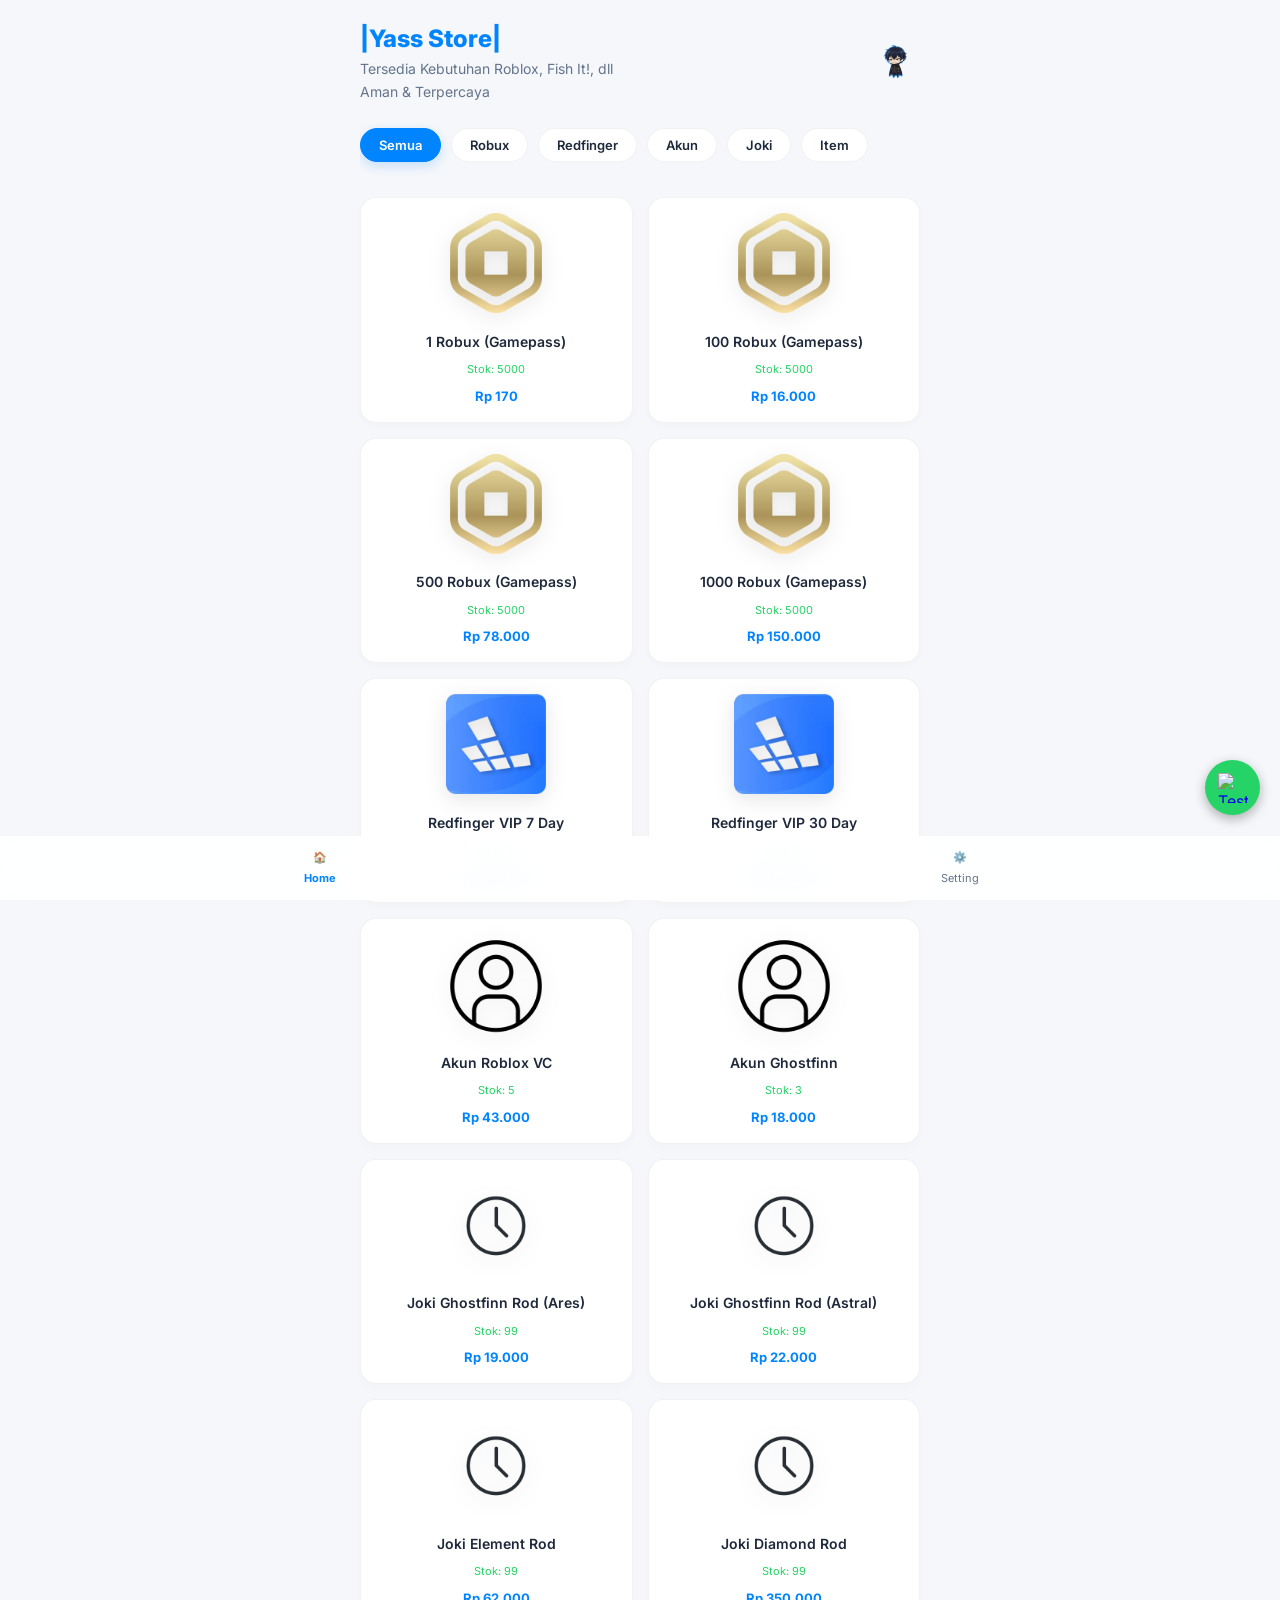
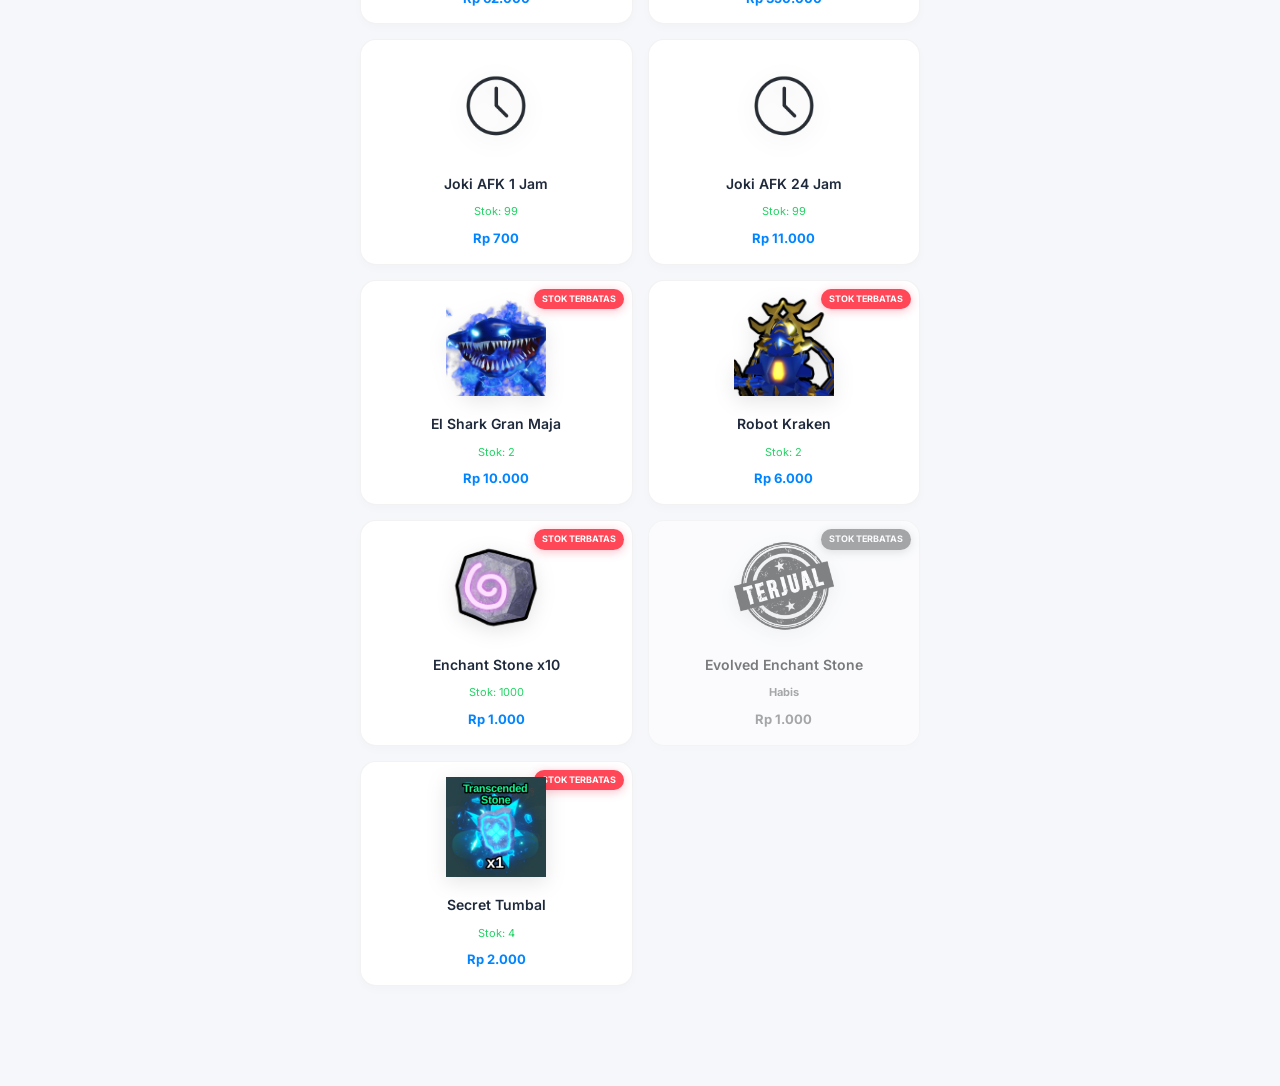
==== index.html @ 78d6c31f "Update index.html" ====
<!DOCTYPE html>
<html lang="id">
<head>
    <meta charset="UTF-8">
    <meta name="viewport" content="width=device-width, initial-scale=1.0, maximum-scale=1.0, user-scalable=no">
    <title>Yass Store | Home</title>
    
    <link rel="manifest" href="/manifest.json">
    <meta name="theme-color" content="#000000">
    <meta name="apple-mobile-web-app-capable" content="yes">
    <meta name="apple-mobile-web-app-status-bar-style" content="black-translucent">
    <link rel="apple-touch-icon" href="/assets/logo.png">

    <link rel="icon" type="image/png" href="/assets/logo.png?v=1">
    <link rel="stylesheet" href="/css/style.css">
    <link href="https://fonts.googleapis.com/css2?family=Inter:wght@400;600;700&display=swap" rel="stylesheet">

    <script>
        (function() {
            const savedTheme = localStorage.getItem('yass_theme');
            if (savedTheme === 'dark') {
                document.documentElement.classList.add('dark-mode');
            }
        })();
    </script>

    <style>
        .floating-wa {
            position: fixed;
            bottom: 85px; 
            right: 20px;
            width: 55px;
            height: 55px;
            background-color: #25d366;
            border-radius: 50%;
            display: flex;
            align-items: center;
            justify-content: center;
            box-shadow: 0 4px 12px rgba(0,0,0,0.3);
            z-index: 1000;
            transition: transform 0.2s;
        }
        .floating-wa:active { transform: scale(0.9); }
        .floating-wa img { width: 30px; height: 30px; }

        .category-container {
            display: flex;
            gap: 10px;
            overflow-x: auto;
            padding: 5px 0 15px;
            margin-bottom: 10px;
            scrollbar-width: none; 
        }
        .category-container::-webkit-scrollbar { display: none; }
    </style>
</head>
<body>

    <div class="container">
        <header style="display: flex; justify-content: space-between; align-items: center; margin-bottom: 20px;">
            <div>
                <h1 style="color: var(--primary); font-size: 24px;">|Yass Store|</h1>
                <p style="color: var(--text-muted); font-size: 14px;">Tersedia Kebutuhan Roblox, Fish It!, dll</p>
                <p style="color: var(--text-muted); font-size: 14px;">Aman & Terpercaya</p>
            </div>
            <img src="/assets/logo.png" alt="Logo Yass Store" style="width: 50px; height: 50px; border-radius: 10px; object-fit: cover;">
        </header>

        <div class="category-container">
            <button class="tab-btn active" onclick="filterCategory('Semua', this)">Semua</button>
            <button class="tab-btn" onclick="filterCategory('Robux', this)">Robux</button>
            <button class="tab-btn" onclick="filterCategory('Redfinger', this)">Redfinger</button>
            <button class="tab-btn" onclick="filterCategory('Akun', this)">Akun</button>
            <button class="tab-btn" onclick="filterCategory('Joki', this)">Joki</button>
            <button class="tab-btn" onclick="filterCategory('Item', this)">Item</button>
        </div>

        <div class="product-grid" id="main-catalog">
            </div>
    </div>

    <div class="modal-overlay" id="modalOrder">
        <div class="modal-content">
            <div style="display: flex; justify-content: space-between; align-items: center; margin-bottom: 20px;">
                <h2 id="modalTitle" style="font-size: 18px;">Konfirmasi Pesanan</h2>
                <button onclick="closeOrderModal()" style="background:none; border:none; font-size: 20px; color: var(--accent-red); cursor: pointer;">✕</button>
            </div>

            <div id="modalProductInfo" style="display: flex; gap: 15px; align-items: center; margin-bottom: 20px; padding-bottom: 15px; border-bottom: 1px solid rgba(0,0,0,0.05);">
                <img id="modalImg" src="" alt="" style="width: 60px; height: 60px; object-fit: contain;">
                <div>
                    <div id="modalItemName" style="font-weight: bold; font-size: 16px;"></div>
                    <div id="modalItemNote" style="font-size: 12px; color: var(--text-muted);"></div>
                </div>
            </div>

            <label id="inputLabelText" style="font-size: 13px; font-weight: 600;">Username Roblox</label>
            <input type="text" id="usernameInput" placeholder="Masukkan Username..." style="width: 100%; padding: 12px; margin: 8px 0 15px; border-radius: 10px; border: 1px solid #ddd; background: var(--bg-card); color: var(--text-main);">

            <label style="font-size: 13px; font-weight: 600;">Jumlah</label>
            <input type="number" id="qtyInput" value="1" min="1" oninput="calculateTotal()" style="width: 100%; padding: 12px; margin: 8px 0 15px; border-radius: 10px; border: 1px solid #ddd; background: var(--bg-card); color: var(--text-main);">

            <label style="font-size: 13px; font-weight: 600;">Metode Pembayaran</label>
            <select id="paymentMethod" onchange="calculateTotal()" style="width: 100%; padding: 12px; margin: 8px 0 20px; border-radius: 10px; border: 1px solid #ddd; background: var(--bg-card); color: var(--text-main);">
                <option value="DANA">DANA (Tanpa Biaya Admin)</option>
                <option value="QRIS">QRIS (+ Admin Fee)</option>
            </select>

            <div style="background: var(--bg-card); padding: 15px; border-radius: 12px; margin-bottom: 20px;">
                <div style="display: flex; justify-content: space-between; font-weight: bold;">
                    <span>Total Bayar:</span>
                    <span id="totalPriceText" style="color: var(--primary);">Rp 0</span>
                </div>
            </div>

            <p style="color: var(--accent-red); font-size: 11px; font-weight: bold; margin-bottom: 15px; text-align: center;">
                ⚠️ WAJIB KIRIM BUKTI TRANSFER DI WHATSAPP SETELAH TRANSFER!
            </p>

            <button onclick="sendToWA()" style="width: 100%; background: #25d366; color: white; border: none; padding: 15px; border-radius: 12px; font-weight: bold; font-size: 15px; cursor: pointer;">
                Lanjut ke WhatsApp
            </button>
        </div>
    </div>

    <div id="toast" class="toast-container"></div>
    
    <a href="https://whatsapp.com/channel/0029Vb74kr9EKyZMD7X5k10C" class="floating-wa" target="_blank" rel="noopener">
        <img src="https://upload.wikimedia.org/wikipedia/commons/6/6b/WhatsApp.svg" alt="Testimoni">
    </a>

    <nav class="bottom-nav">
        <a href="/" class="nav-item active">
            <span>🏠</span>
            <span>Home</span>
        </a>
        <a href="/setting" class="nav-item">
            <span>⚙️</span>
            <span>Setting</span>
        </a>
    </nav>

    <script src="/js/products.js"></script>
    <script src="/js/script.js"></script>

    <script>
        document.addEventListener('DOMContentLoaded', () => {
            if (localStorage.getItem('yass_theme') === 'dark') {
                document.body.classList.add('dark-mode');
            }
        });
    </script>
</body>
    </html>
---- css/style.css ----
/* 1. VARIABEL WARNA & TEMA V1.2 */
:root {
    /* Mode Terang (Clean Minimalist) */
    --primary: #0084ff;
    --primary-glow: rgba(0, 132, 255, 0.2);
    --bg-body: #f5f7fa;
    --bg-card: #ffffff;
    --text-main: #1e293b;
    --text-muted: #64748b;
    --accent-red: #ff4757;
    --nav-bg: rgba(255, 255, 255, 0.9);
    --transition: 0.4s cubic-bezier(0.4, 0, 0.2, 1);
}

.dark-mode {
    /* Mode Gelap (Deep Blue Neon) */
    --bg-body: #020617;
    --bg-card: #0f172a;
    --text-main: #f8fafc;
    --text-muted: #94a3b8;
    --primary: #00f2ff; /* Cyan Neon */
    --primary-glow: rgba(0, 242, 255, 0.4);
    --nav-bg: rgba(15, 23, 42, 0.9);
}

/* 2. RESET & BASE STYLE */
* {
    box-sizing: border-box;
    margin: 0;
    padding: 0;
    font-family: 'Inter', -apple-system, sans-serif;
    -webkit-tap-highlight-color: transparent;
}

body {
    background-color: var(--bg-body);
    color: var(--text-main);
    line-height: 1.6;
    transition: background-color var(--transition), color var(--transition);
    padding-bottom: 80px;
}

/* 3. ANIMASI */
@keyframes neonBreath {
    0% { border-color: rgba(0, 242, 255, 0.1); box-shadow: 0 0 5px rgba(0, 242, 255, 0.05); }
    50% { border-color: rgba(0, 242, 255, 0.5); box-shadow: 0 0 15px rgba(0, 242, 255, 0.2); }
    100% { border-color: rgba(0, 242, 255, 0.1); box-shadow: 0 0 5px rgba(0, 242, 255, 0.05); }
}

@keyframes fadeIn {
    from { opacity: 0; transform: translateY(10px); }
    to { opacity: 1; transform: translateY(0); }
}

@keyframes slideUp {
    from { transform: translateY(100%); }
    to { transform: translateY(0); }
}

/* 4. LAYOUT KATALOG */
.container {
    max-width: 600px;
    margin: 0 auto;
    padding: 20px;
    animation: fadeIn 0.5s ease-out;
}

h1 {
    transition: var(--transition);
    font-weight: 800;
}

.dark-mode h1 {
    color: var(--primary);
    text-shadow: 0 0 10px var(--primary-glow);
}

.product-grid {
    display: grid;
    grid-template-columns: repeat(2, 1fr);
    gap: 15px;
    margin-top: 20px;
}

/* 5. KARTU PRODUK (NEON & GLASS) */
.product-card {
    background: var(--bg-card);
    border-radius: 16px;
    padding: 15px;
    text-align: center;
    position: relative;
    border: 1px solid rgba(0, 0, 0, 0.05);
    transition: var(--transition);
    cursor: pointer;
    box-shadow: 0 4px 10px rgba(0, 0, 0, 0.02);
}

/* Efek Khusus Mode Gelap (Neon) */
.dark-mode .product-card {
    border: 1px solid rgba(0, 242, 255, 0.1);
    animation: neonBreath 3s infinite ease-in-out;
}

.product-card:active {
    transform: scale(0.95) translateY(-2px);
}

/* Hover/Active Glow */
.product-card:hover, .product-card:active {
    border-color: var(--primary);
    box-shadow: 0 8px 20px var(--primary-glow);
}

.product-card img {
    width: 100%;
    max-width: 100px;
    height: 100px;
    object-fit: contain;
    margin-bottom: 10px;
    filter: drop-shadow(0 5px 10px rgba(0, 0, 0, 0.1));
    transition: var(--transition);
}

.dark-mode .product-card img {
    filter: drop-shadow(0 0 8px var(--primary-glow));
}

.limited-badge {
    position: absolute;
    top: 8px;
    right: 8px;
    background: var(--accent-red);
    color: white;
    font-size: 9px;
    font-weight: bold;
    padding: 3px 8px;
    border-radius: 20px;
    box-shadow: 0 2px 10px rgba(255, 45, 85, 0.3);
}

/* 6. NAVIGASI BAWAH (GLASSMORPHISM) */
.bottom-nav {
    position: fixed;
    bottom: 0;
    width: 100%;
    background: var(--nav-bg);
    backdrop-filter: blur(15px);
    -webkit-backdrop-filter: blur(15px);
    display: flex;
    justify-content: space-around;
    padding: 12px 0;
    border-top: 1px solid rgba(255, 255, 255, 0.1);
    z-index: 999;
}

.nav-item {
    text-decoration: none;
    color: var(--text-muted);
    font-size: 11px;
    text-align: center;
    display: flex;
    flex-direction: column;
    align-items: center;
    gap: 4px;
    flex: 1;
    transition: var(--transition);
}

.nav-item.active {
    color: var(--primary);
    font-weight: bold;
}

.dark-mode .nav-item.active {
    text-shadow: 0 0 10px var(--primary-glow);
}

/* 7. MODAL & TOAST */
.modal-overlay {
    position: fixed;
    top: 0; left: 0; width: 100%; height: 100%;
    background: rgba(0, 0, 0, 0.7);
    backdrop-filter: blur(8px);
    display: none;
    justify-content: center;
    align-items: flex-end;
    z-index: 10000;
}

.modal-content {
    background: var(--bg-card);
    color: var(--text-main);
    width: 100%;
    max-width: 500px;
    padding: 25px;
    border-radius: 24px 24px 0 0;
    animation: slideUp 0.3s ease-out;
}

.toast-container {
    position: fixed;
    bottom: 100px;
    left: 50%;
    transform: translateX(-50%);
    background: var(--bg-card);
    color: var(--text-main);
    padding: 12px 24px;
    border-radius: 50px;
    font-size: 13px;
    font-weight: 600;
    z-index: 11000;
    display: none;
    border: 1px solid var(--primary);
    box-shadow: 0 4px 20px rgba(0, 0, 0, 0.2);
}

.show-toast {
    display: block !important;
    animation: fadeInOut 2.5s ease-in-out forwards;
}

/* Kategori */
.category-container {
    display: flex;
    gap: 10px;
    overflow-x: auto;
    padding: 10px 0;
    scrollbar-width: none;
}

.tab-btn {
    background: var(--bg-card);
    color: var(--text-main);
    border: 1px solid rgba(128, 128, 128, 0.1);
    padding: 8px 18px;
    border-radius: 50px;
    font-size: 13px;
    font-weight: 600;
    transition: var(--transition);
}

.tab-btn.active {
    background: var(--primary);
    color: #fff;
    border-color: var(--primary);
    box-shadow: 0 4px 12px var(--primary-glow);
}
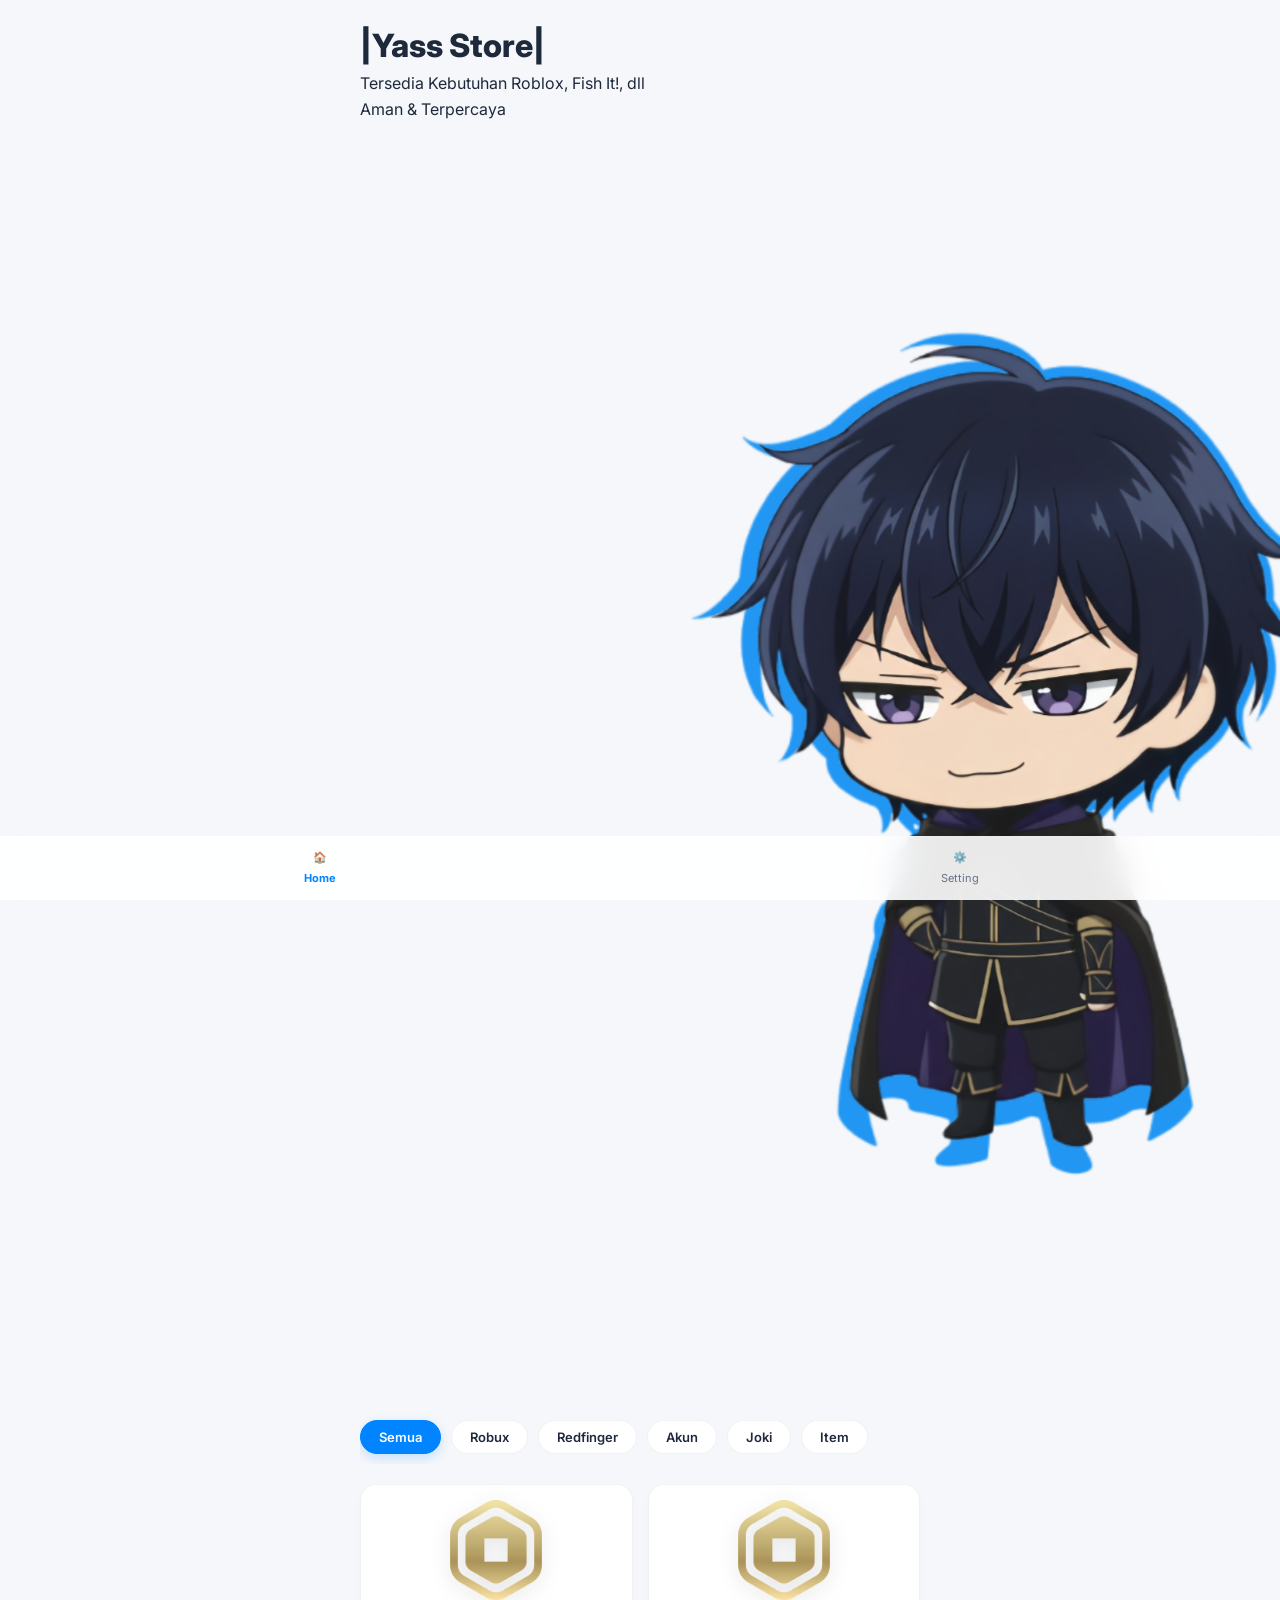
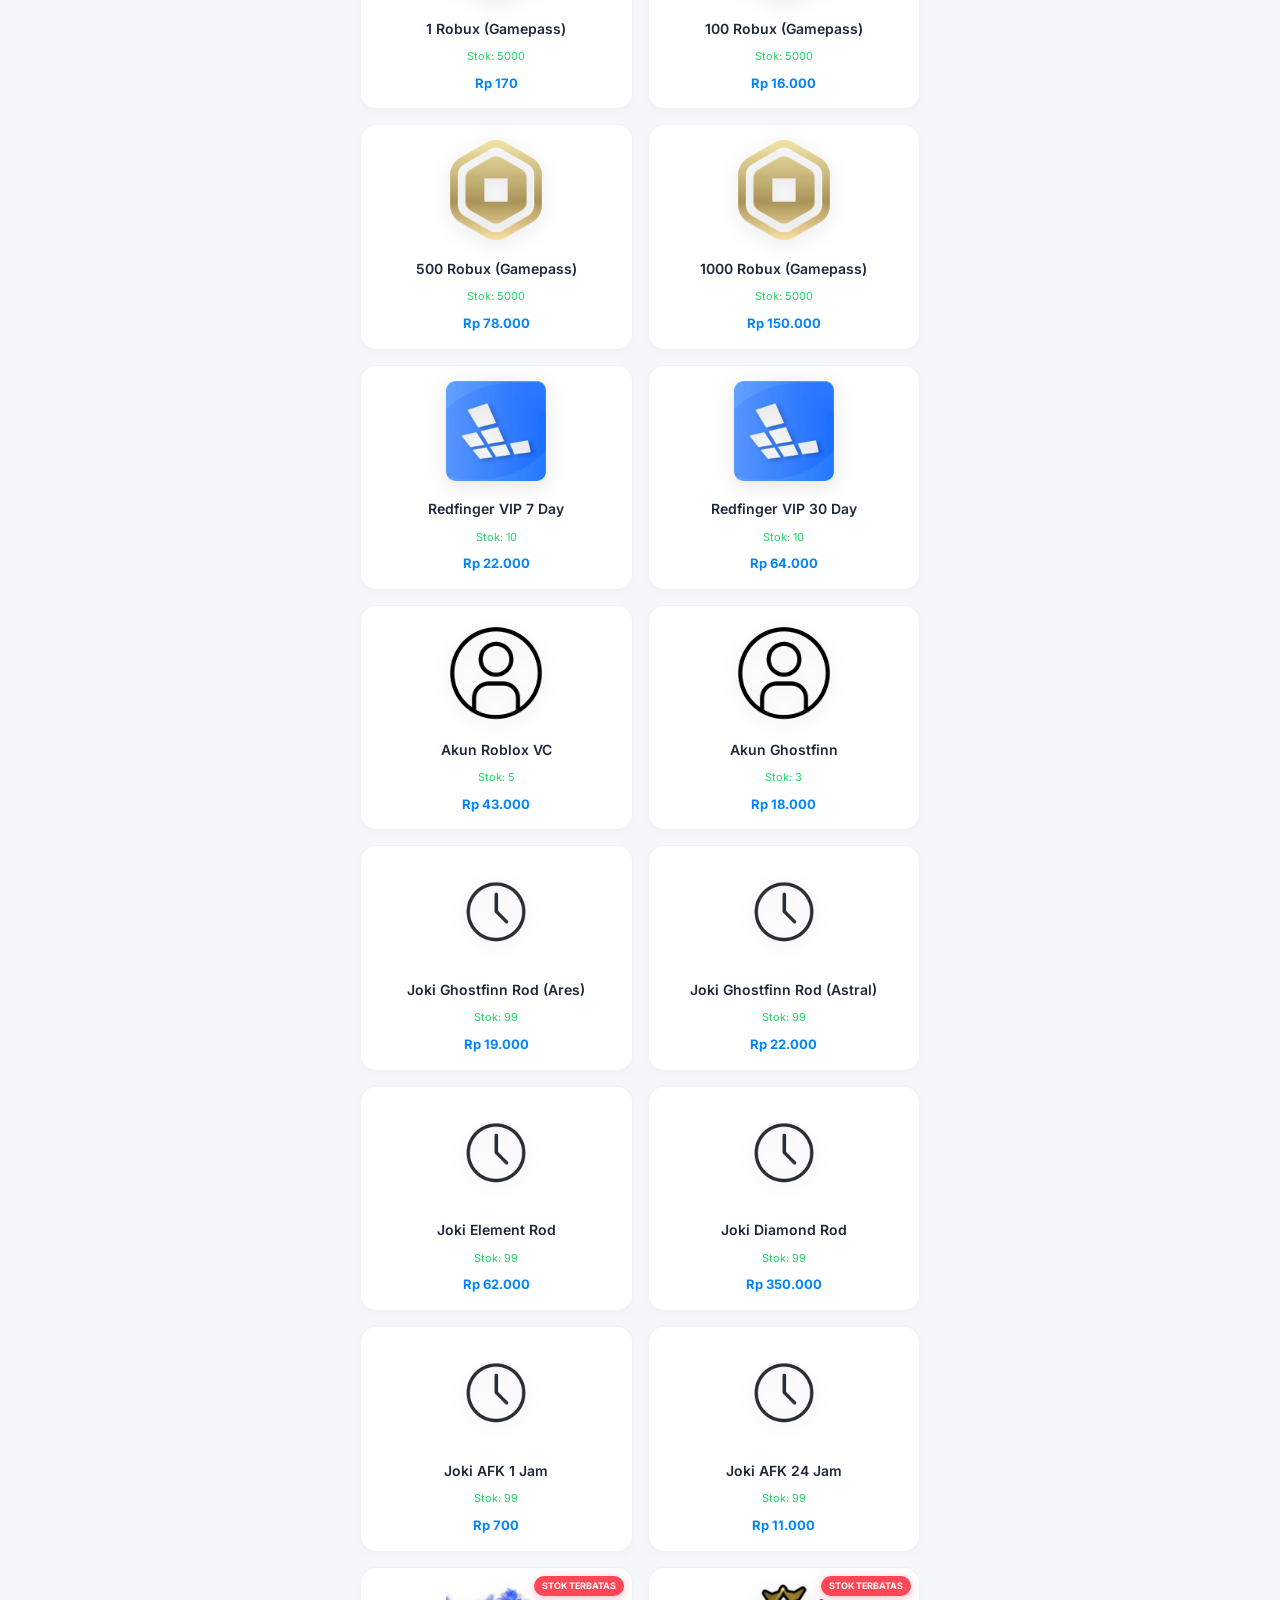
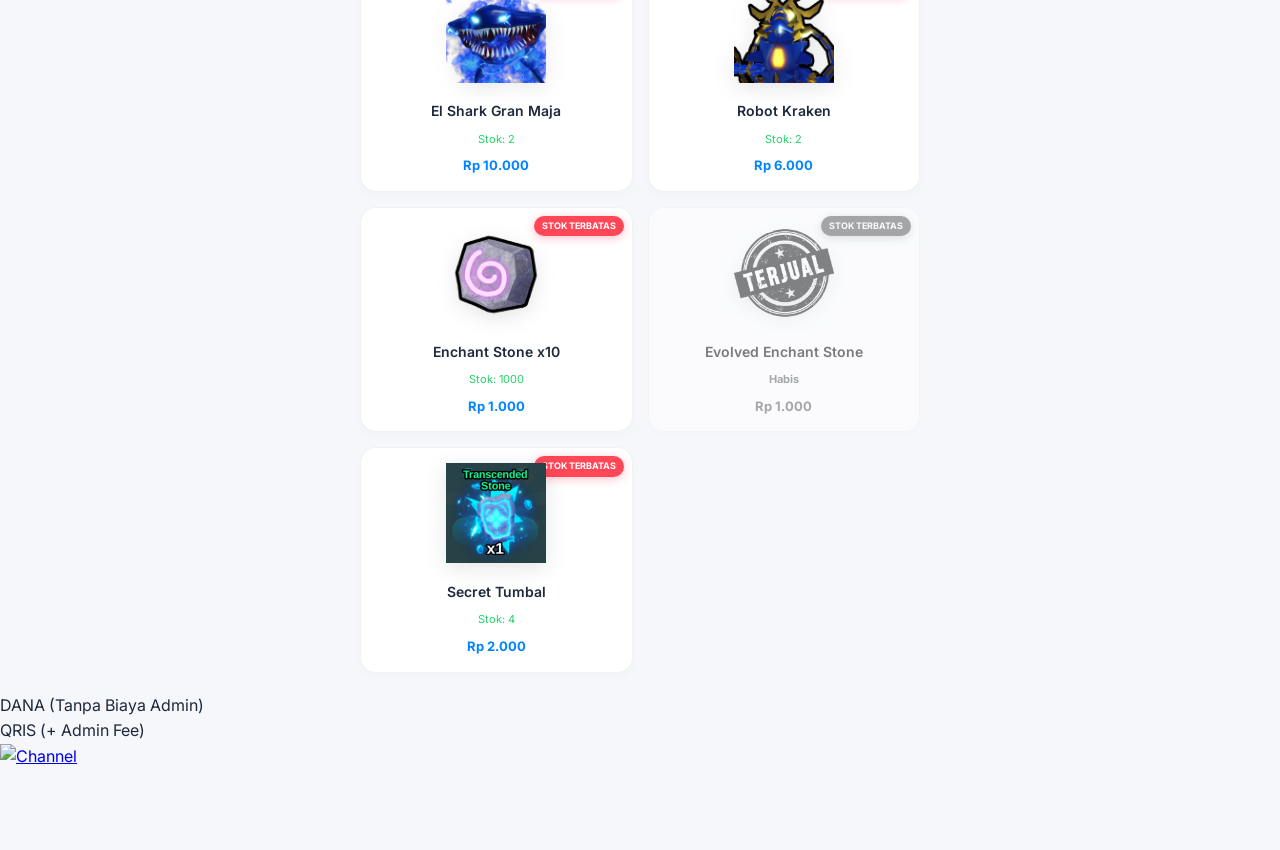
==== commit 723d438b: "Update index.html" ====
--- a/index.html
+++ b/index.html
@@ -16,6 +16,7 @@
     <link href="https://fonts.googleapis.com/css2?family=Inter:wght@400;600;700&display=swap" rel="stylesheet">
 
     <script>
+        // Theme Check awal agar tidak flickering
         (function() {
             const savedTheme = localStorage.getItem('yass_theme');
             if (savedTheme === 'dark') {
@@ -23,47 +24,17 @@
             }
         })();
     </script>
-
-    <style>
-        .floating-wa {
-            position: fixed;
-            bottom: 85px; 
-            right: 20px;
-            width: 55px;
-            height: 55px;
-            background-color: #25d366;
-            border-radius: 50%;
-            display: flex;
-            align-items: center;
-            justify-content: center;
-            box-shadow: 0 4px 12px rgba(0,0,0,0.3);
-            z-index: 1000;
-            transition: transform 0.2s;
-        }
-        .floating-wa:active { transform: scale(0.9); }
-        .floating-wa img { width: 30px; height: 30px; }
-
-        .category-container {
-            display: flex;
-            gap: 10px;
-            overflow-x: auto;
-            padding: 5px 0 15px;
-            margin-bottom: 10px;
-            scrollbar-width: none; 
-        }
-        .category-container::-webkit-scrollbar { display: none; }
-    </style>
 </head>
 <body>
 
     <div class="container">
-        <header style="display: flex; justify-content: space-between; align-items: center; margin-bottom: 20px;">
+        <header class="main-header">
             <div>
-                <h1 style="color: var(--primary); font-size: 24px;">|Yass Store|</h1>
-                <p style="color: var(--text-muted); font-size: 14px;">Tersedia Kebutuhan Roblox, Fish It!, dll</p>
-                <p style="color: var(--text-muted); font-size: 14px;">Aman & Terpercaya</p>
+                <h1 class="brand-name">|Yass Store|</h1>
+                <p class="brand-tagline">Tersedia Kebutuhan Roblox, Fish It!, dll</p>
+                <p class="brand-tagline">Aman & Terpercaya</p>
             </div>
-            <img src="/assets/logo.png" alt="Logo Yass Store" style="width: 50px; height: 50px; border-radius: 10px; object-fit: cover;">
+            <img src="/assets/logo.png" alt="Logo Yass Store" class="header-logo">
         </header>
 
         <div class="category-container">
@@ -81,52 +52,72 @@
 
     <div class="modal-overlay" id="modalOrder">
         <div class="modal-content">
-            <div style="display: flex; justify-content: space-between; align-items: center; margin-bottom: 20px;">
-                <h2 id="modalTitle" style="font-size: 18px;">Konfirmasi Pesanan</h2>
-                <button onclick="closeOrderModal()" style="background:none; border:none; font-size: 20px; color: var(--accent-red); cursor: pointer;">✕</button>
+            <div class="modal-header">
+                <h2 id="modalTitle">Konfirmasi Pesanan</h2>
+                <button onclick="closeOrderModal()" class="close-btn">✕</button>
             </div>
 
-            <div id="modalProductInfo" style="display: flex; gap: 15px; align-items: center; margin-bottom: 20px; padding-bottom: 15px; border-bottom: 1px solid rgba(0,0,0,0.05);">
-                <img id="modalImg" src="" alt="" style="width: 60px; height: 60px; object-fit: contain;">
+            <div id="modalProductInfo" class="product-info-brief">
+                <img id="modalImg" src="" alt="">
                 <div>
-                    <div id="modalItemName" style="font-weight: bold; font-size: 16px;"></div>
-                    <div id="modalItemNote" style="font-size: 12px; color: var(--text-muted);"></div>
+                    <div id="modalItemName" class="item-name"></div>
+                    <div id="modalItemNote" class="item-note"></div>
                 </div>
             </div>
 
-            <label id="inputLabelText" style="font-size: 13px; font-weight: 600;">Username Roblox</label>
-            <input type="text" id="usernameInput" placeholder="Masukkan Username..." style="width: 100%; padding: 12px; margin: 8px 0 15px; border-radius: 10px; border: 1px solid #ddd; background: var(--bg-card); color: var(--text-main);">
+            <div class="input-group">
+                <label id="inputLabelText">Username Roblox</label>
+                <input type="text" id="usernameInput" placeholder="Masukkan Username...">
+            </div>
 
-            <label style="font-size: 13px; font-weight: 600;">Jumlah</label>
-            <input type="number" id="qtyInput" value="1" min="1" oninput="calculateTotal()" style="width: 100%; padding: 12px; margin: 8px 0 15px; border-radius: 10px; border: 1px solid #ddd; background: var(--bg-card); color: var(--text-main);">
+            <div class="input-group">
+                <label>Jumlah</label>
+                <input type="number" id="qtyInput" value="1" min="1" oninput="calculateTotal()">
+            </div>
 
-            <label style="font-size: 13px; font-weight: 600;">Metode Pembayaran</label>
-            <select id="paymentMethod" onchange="calculateTotal()" style="width: 100%; padding: 12px; margin: 8px 0 20px; border-radius: 10px; border: 1px solid #ddd; background: var(--bg-card); color: var(--text-main);">
-                <option value="DANA">DANA (Tanpa Biaya Admin)</option>
-                <option value="QRIS">QRIS (+ Admin Fee)</option>
-            </select>
+            <div class="input-group">
+                <label>Metode Pembayaran</label>
+                <div class="custom-select-trigger" onclick="openPaymentSelector()">
+                    <span id="selectedPaymentText">DANA (Tanpa Biaya Admin)</span>
+                    <span class="chevron">▼</span>
+                </div>
+                <input type="hidden" id="paymentMethod" value="DANA">
+            </div>
 
-            <div style="background: var(--bg-card); padding: 15px; border-radius: 12px; margin-bottom: 20px;">
-                <div style="display: flex; justify-content: space-between; font-weight: bold;">
+            <div class="total-section">
+                <div class="total-row">
                     <span>Total Bayar:</span>
-                    <span id="totalPriceText" style="color: var(--primary);">Rp 0</span>
+                    <span id="totalPriceText">Rp 0</span>
                 </div>
             </div>
 
-            <p style="color: var(--accent-red); font-size: 11px; font-weight: bold; margin-bottom: 15px; text-align: center;">
+            <p class="warning-text">
                 ⚠️ WAJIB KIRIM BUKTI TRANSFER DI WHATSAPP SETELAH TRANSFER!
             </p>
 
-            <button onclick="sendToWA()" style="width: 100%; background: #25d366; color: white; border: none; padding: 15px; border-radius: 12px; font-weight: bold; font-size: 15px; cursor: pointer;">
+            <button onclick="sendToWA()" class="btn-primary">
                 Lanjut ke WhatsApp
             </button>
+        </div>
+    </div>
+
+    <div id="paymentSelectorModal" class="payment-dialog-overlay" onclick="this.style.display='none'">
+        <div class="payment-dialog-content" onclick="event.stopPropagation()">
+            <div class="payment-option" onclick="selectPayment('DANA', 'DANA (Tanpa Biaya Admin)')">
+                <span>DANA (Tanpa Biaya Admin)</span>
+                <div class="radio-custom" id="radio-DANA"></div>
+            </div>
+            <div class="payment-option" onclick="selectPayment('QRIS', 'QRIS (+ Admin Fee)')">
+                <span>QRIS (+ Admin Fee)</span>
+                <div class="radio-custom" id="radio-QRIS"></div>
+            </div>
         </div>
     </div>
 
     <div id="toast" class="toast-container"></div>
     
     <a href="https://whatsapp.com/channel/0029Vb74kr9EKyZMD7X5k10C" class="floating-wa" target="_blank" rel="noopener">
-        <img src="https://upload.wikimedia.org/wikipedia/commons/6/6b/WhatsApp.svg" alt="Testimoni">
+        <img src="https://upload.wikimedia.org/wikipedia/commons/6/6b/WhatsApp.svg" alt="Channel">
     </a>
 
     <nav class="bottom-nav">
@@ -142,13 +133,5 @@
 
     <script src="/js/products.js"></script>
     <script src="/js/script.js"></script>
-
-    <script>
-        document.addEventListener('DOMContentLoaded', () => {
-            if (localStorage.getItem('yass_theme') === 'dark') {
-                document.body.classList.add('dark-mode');
-            }
-        });
-    </script>
 </body>
-    </html>
+</html>
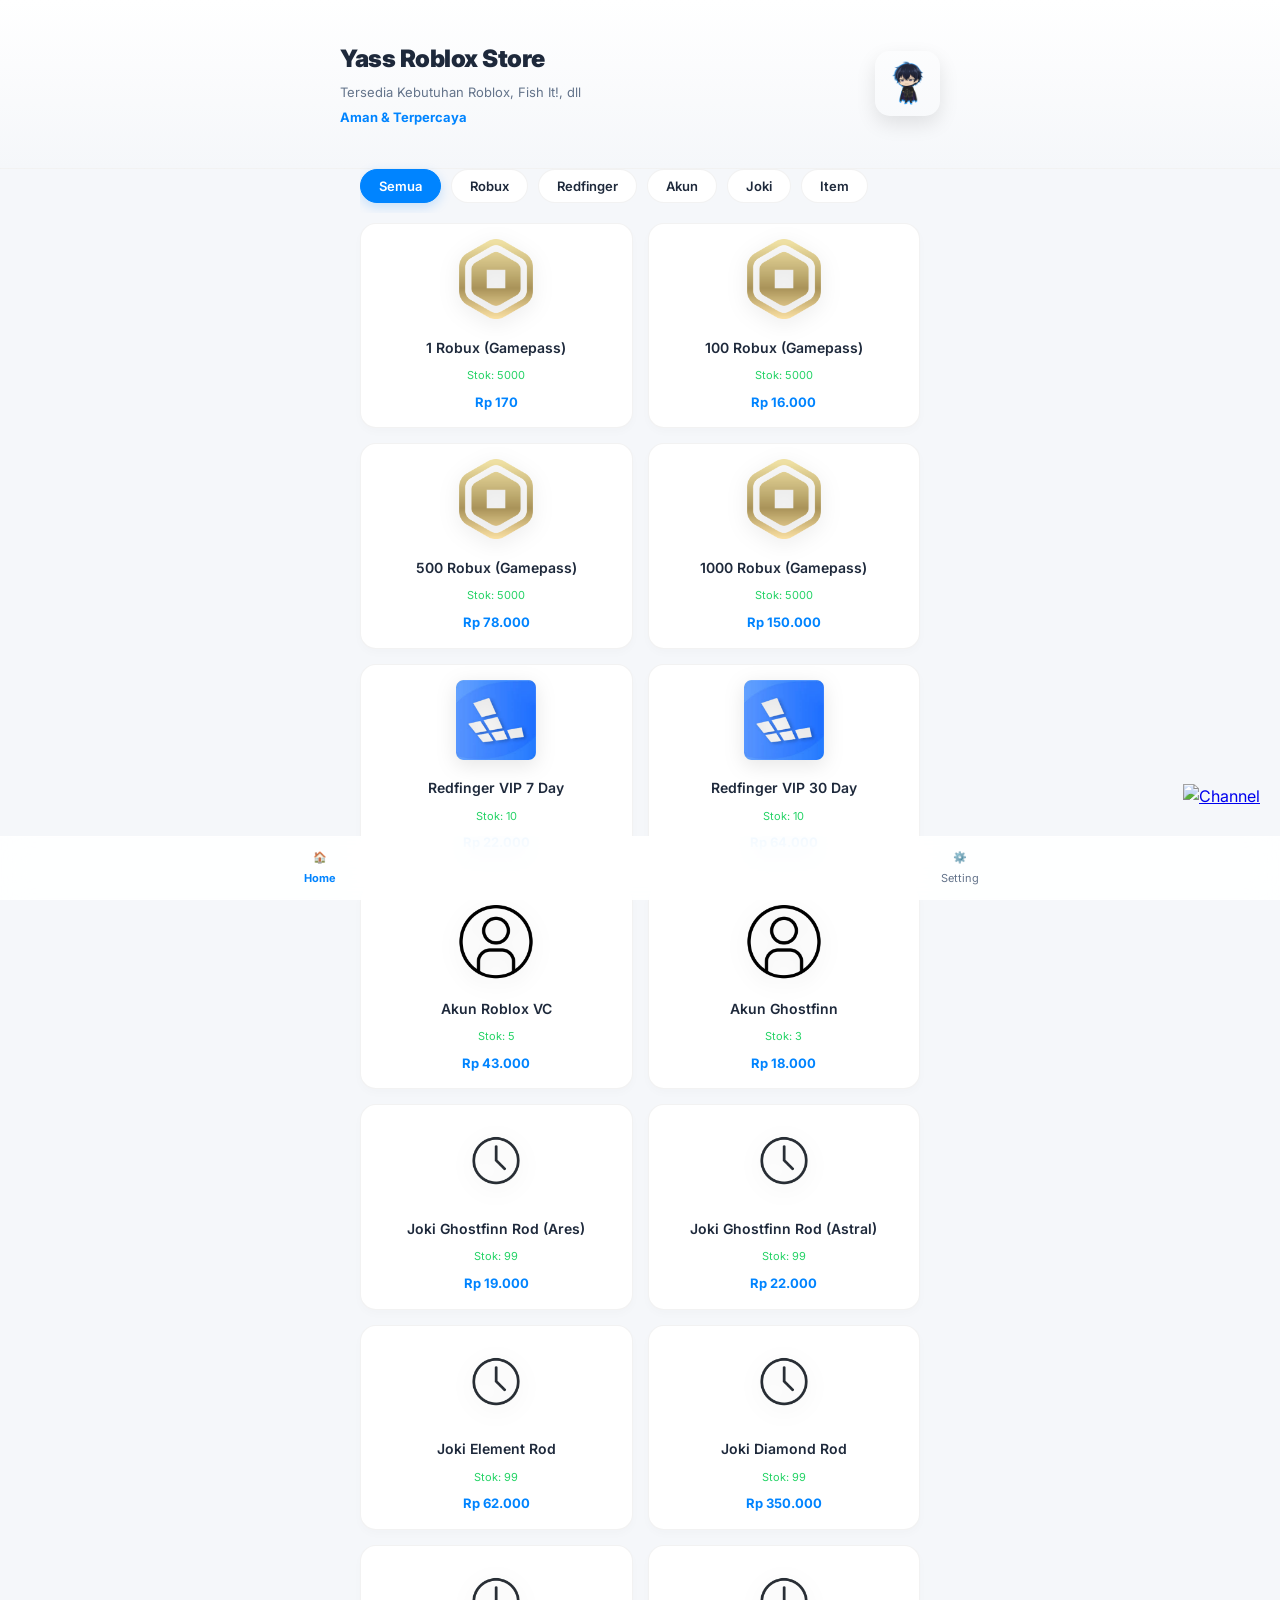
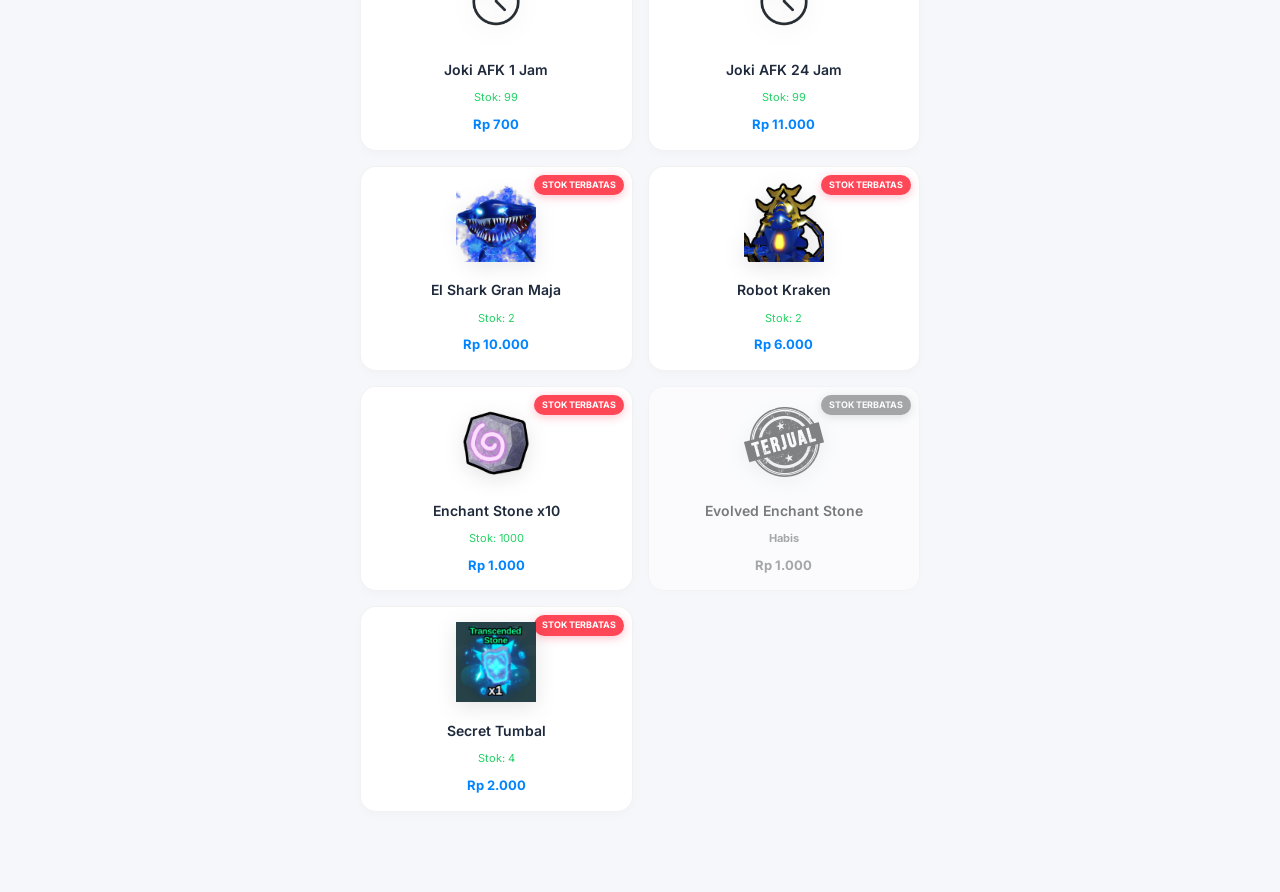
==== commit 64cf6944: "Update index.html" ====
--- a/index.html
+++ b/index.html
@@ -16,7 +16,6 @@
     <link href="https://fonts.googleapis.com/css2?family=Inter:wght@400;600;700&display=swap" rel="stylesheet">
 
     <script>
-        // Theme Check awal agar tidak flickering
         (function() {
             const savedTheme = localStorage.getItem('yass_theme');
             if (savedTheme === 'dark') {
@@ -27,16 +26,18 @@
 </head>
 <body>
 
-    <div class="container">
-        <header class="main-header">
-            <div>
-                <h1 class="brand-name">|Yass Store|</h1>
+    <header class="hero-section">
+        <div class="hero-content">
+            <div class="brand-text">
+                <h1 class="brand-name">Yass Roblox Store</h1>
                 <p class="brand-tagline">Tersedia Kebutuhan Roblox, Fish It!, dll</p>
-                <p class="brand-tagline">Aman & Terpercaya</p>
+                <p class="brand-tagline" style="color: var(--primary); font-weight: 700;">Aman & Terpercaya</p>
             </div>
-            <img src="/assets/logo.png" alt="Logo Yass Store" class="header-logo">
-        </header>
+            <img src="/assets/logo.png" alt="Logo Yass Store" class="hero-logo">
+        </div>
+    </header>
 
+    <main class="container">
         <div class="category-container">
             <button class="tab-btn active" onclick="filterCategory('Semua', this)">Semua</button>
             <button class="tab-btn" onclick="filterCategory('Robux', this)">Robux</button>
@@ -48,18 +49,19 @@
 
         <div class="product-grid" id="main-catalog">
             </div>
-    </div>
+    </main>
 
     <div class="modal-overlay" id="modalOrder">
         <div class="modal-content">
+            <button onclick="closeOrderModal()" class="close-btn">✕</button>
+
             <div class="modal-header">
                 <h2 id="modalTitle">Konfirmasi Pesanan</h2>
-                <button onclick="closeOrderModal()" class="close-btn">✕</button>
             </div>
 
             <div id="modalProductInfo" class="product-info-brief">
-                <img id="modalImg" src="" alt="">
-                <div>
+                <img id="modalImg" src="" alt="Produk">
+                <div class="product-details">
                     <div id="modalItemName" class="item-name"></div>
                     <div id="modalItemNote" class="item-note"></div>
                 </div>
@@ -87,7 +89,7 @@
             <div class="total-section">
                 <div class="total-row">
                     <span>Total Bayar:</span>
-                    <span id="totalPriceText">Rp 0</span>
+                    <span id="totalPriceText" style="color: var(--primary); font-weight: 800;">Rp 0</span>
                 </div>
             </div>
 
--- a/css/style.css
+++ b/css/style.css
@@ -245,3 +245,364 @@
     border-color: var(--primary);
     box-shadow: 0 4px 12px var(--primary-glow);
 }
+
+/* --- 8. CUSTOM PAYMENT SELECTOR --- */
+.custom-select-trigger {
+    width: 100%;
+    padding: 12px;
+    margin: 8px 0 20px;
+    border-radius: 12px;
+    border: 1px solid rgba(128, 128, 128, 0.2);
+    background: var(--bg-card);
+    color: var(--text-main);
+    display: flex;
+    justify-content: space-between;
+    align-items: center;
+    cursor: pointer;
+    font-size: 14px;
+    transition: var(--transition);
+}
+
+.custom-select-trigger:active {
+    transform: scale(0.98);
+    border-color: var(--primary);
+}
+
+.chevron {
+    font-size: 10px;
+    color: var(--text-muted);
+}
+
+/* --- 9. PAYMENT DIALOG OVERLAY --- */
+.payment-dialog-overlay {
+    position: fixed;
+    top: 0;
+    left: 0;
+    width: 100%;
+    height: 100%;
+    background: rgba(0, 0, 0, 0.6);
+    backdrop-filter: blur(4px);
+    z-index: 10001;
+    display: none; /* Dikontrol via JS */
+    align-items: center;
+    justify-content: center;
+}
+
+.payment-dialog-content {
+    background: var(--bg-card);
+    width: 85%;
+    max-width: 340px;
+    border-radius: 20px;
+    overflow: hidden;
+    box-shadow: 0 20px 40px rgba(0, 0, 0, 0.4);
+    animation: modalPop 0.3s cubic-bezier(0.34, 1.56, 0.64, 1);
+}
+
+@keyframes modalPop {
+    from { transform: scale(0.8); opacity: 0; }
+    to { transform: scale(1); opacity: 1; }
+}
+
+.payment-option {
+    padding: 18px 20px;
+    display: flex;
+    justify-content: space-between;
+    align-items: center;
+    border-bottom: 1px solid rgba(128, 128, 128, 0.1);
+    cursor: pointer;
+    transition: background 0.2s;
+}
+
+.payment-option:last-child {
+    border-bottom: none;
+}
+
+.payment-option:active {
+    background: rgba(0, 132, 255, 0.05);
+}
+
+.payment-option span {
+    font-size: 14px;
+    font-weight: 600;
+    color: var(--text-main);
+}
+
+/* Lingkaran Radio Button Blue Indigo */
+.radio-custom {
+    width: 22px;
+    height: 22px;
+    border: 2px solid #ddd;
+    border-radius: 50%;
+    position: relative;
+    transition: all 0.3s ease;
+}
+
+.radio-selected {
+    border-color: #5c6bc0; 
+    background: #5c6bc0;
+}
+
+.radio-selected::after {
+    content: '';
+    width: 8px;
+    height: 8px;
+    background: white;
+    border-radius: 50%;
+    position: absolute;
+    top: 50%;
+    left: 50%;
+    transform: translate(-50%, -50%);
+}
+
+/* Adaptasi Dark Mode untuk Dialog */
+.dark-mode .payment-dialog-content {
+    border: 1px solid rgba(255, 255, 255, 0.1);
+}
+
+.dark-mode .radio-selected {
+    border-color: var(--primary);
+    background: var(--primary);
+}
+
+/* Perbaikan Header agar Logo di Pojok Kanan Atas rapi */
+.main-header {
+    display: flex;
+    justify-content: space-between;
+    align-items: center;
+    padding: 15px 0;
+    margin-bottom: 20px;
+}
+
+.header-logo {
+    width: 50px !important; 
+    height: 50px !important;
+    border-radius: 10px;
+    object-fit: cover;
+}
+
+/* Perbaikan Logo WA agar tidak menutupi layar */
+.floating-wa {
+    position: fixed;
+    bottom: 90px; /* Di atas navigasi bawah */
+    right: 20px;
+    z-index: 1000;
+}
+
+.floating-wa img {
+    width: 55px !important; /* Ukuran tombol standar */
+    height: auto;
+}
+
+/* Perbaikan Gambar Produk di Katalog */
+.product-card img {
+    width: 80px !important;
+    height: 80px !important;
+    object-fit: contain;
+    margin-bottom: 10px;
+}
+
+/* Batasi ukuran gambar di dalam modal agar tidak memenuhi layar */
+#modalImg {
+    width: 80px !important;    /* Ukuran ideal agar tetap rapi */
+    height: 80px !important;
+    object-fit: contain;
+    border-radius: 8px;
+    margin-bottom: 15px;       /* Jarak ke teks di bawahnya */
+}
+
+/* Pastikan info produk di modal tersusun rapi */
+.product-info-brief {
+    display: flex;
+    align-items: center;
+    gap: 15px;
+    margin-bottom: 20px;
+}
+
+/* Merapikan input agar tidak berdempetan */
+.input-group {
+    margin-bottom: 12px;
+}
+
+.input-group input, .custom-select-trigger {
+    width: 100%;
+    padding: 10px;
+    border-radius: 8px;
+    border: 1px solid #ddd;
+}
+
+/* --- UI MODAL KONFIRMASI (FIX) --- */
+
+/* Membuat Modal muncul dari bawah ke tengah dengan rapi */
+.modal-overlay {
+    display: none; /* Default sembunyi */
+    align-items: center; /* Ubah ke center agar di tengah layar */
+    padding: 20px;
+}
+
+.modal-content {
+    border-radius: 20px; /* Membuat sudut kotak modal melengkung halus */
+    box-shadow: 0 10px 30px rgba(0,0,0,0.2);
+    overflow: hidden;
+}
+
+/* Merapikan label di atas input */
+.input-group label {
+    display: block;
+    font-size: 12px;
+    font-weight: 700;
+    text-transform: uppercase;
+    color: var(--text-muted);
+    margin-bottom: 5px;
+    margin-left: 5px;
+}
+
+/* Membuat kotak input (Nomor WA/Jumlah) terlihat modern */
+.input-group input {
+    width: 100%;
+    padding: 14px;
+    border-radius: 12px;
+    border: 1px solid rgba(128, 128, 128, 0.2);
+    background: var(--bg-body); /* Warna background input mengikuti tema */
+    color: var(--text-main);
+    font-size: 14px;
+    margin-bottom: 15px;
+    outline: none;
+    transition: var(--transition);
+}
+
+.input-group input:focus {
+    border-color: var(--primary);
+    box-shadow: 0 0 0 3px var(--primary-glow);
+}
+
+/* Merapikan teks "Total Bayar" */
+.total-section {
+    background: var(--primary-glow);
+    padding: 15px;
+    border-radius: 12px;
+    margin: 15px 0;
+}
+
+.total-row {
+    display: flex;
+    justify-content: space-between;
+    align-items: center;
+    font-weight: 800;
+    font-size: 16px;
+}
+
+/* Tombol WhatsApp di dalam modal agar lebar penuh & cantik */
+.btn-primary {
+    width: 100%;
+    padding: 16px;
+    background: #25d366; /* Hijau WA */
+    color: white;
+    border: none;
+    border-radius: 14px;
+    font-weight: 700;
+    font-size: 15px;
+    cursor: pointer;
+    box-shadow: 0 4px 15px rgba(37, 211, 102, 0.3);
+    transition: var(--transition);
+}
+
+.btn-primary:active {
+    transform: scale(0.96);
+}
+
+/* Pastikan ini ada agar tombol X mengunci di dalam kotak */
+.modal-content {
+    position: relative; /* Jangkar untuk tombol X */
+    background: var(--bg-card);
+    padding: 25px;
+    border-radius: 24px 24px 0 0;
+}
+
+/* Tombol X yang Adaptif (Terlihat di Terang & Gelap) */
+.close-btn {
+    position: absolute;
+    top: 15px;
+    right: 15px;
+    width: 32px;
+    height: 32px;
+    /* Memberi background abu-abu tipis agar terlihat di background putih */
+    background: rgba(128, 128, 128, 0.15); 
+    border: none;
+    /* Otomatis Hitam di Mode Terang, Putih di Mode Gelap */
+    color: var(--text-main); 
+    border-radius: 50%; /* Membuatnya bulat elegan */
+    display: flex;
+    align-items: center;
+    justify-content: center;
+    font-size: 18px;
+    cursor: pointer;
+    z-index: 100;
+    transition: var(--transition);
+}
+
+.close-btn:hover {
+    background: var(--accent-red);
+    color: white;
+}
+
+/* Khusus Mode Gelap: Berikan sedikit cahaya agar lebih terlihat */
+.dark-mode .close-btn {
+    background: rgba(255, 255, 255, 0.1);
+    border-color: rgba(255, 255, 255, 0.2);
+}
+
+/* --- 10. HERO SECTION (PEMISAH HEADER) --- */
+.hero-section {
+    padding: 40px 20px;
+    background: linear-gradient(180deg, var(--bg-card) 0%, var(--bg-body) 100%);
+    text-align: left;
+    border-bottom: 1px solid rgba(128, 128, 128, 0.1);
+}
+
+.hero-content {
+    max-width: 600px;
+    margin: 0 auto;
+    display: flex;
+    justify-content: space-between;
+    align-items: center;
+    gap: 15px;
+}
+
+.brand-name {
+    font-size: 24px;
+    font-weight: 900;
+    color: var(--text-main);
+    letter-spacing: -0.5px;
+}
+
+.brand-tagline {
+    font-size: 13px;
+    color: var(--text-muted);
+    margin-top: 4px;
+}
+
+.hero-logo {
+    width: 65px !important;
+    height: 65px !important;
+    border-radius: 15px;
+    box-shadow: 0 8px 20px rgba(0,0,0,0.1);
+}
+
+/* --- 11. MEMBERI JARAK PADA KATALOG --- */
+.container {
+    max-width: 600px;
+    margin: -10px auto 0; /* Memberi efek sedikit 'naik' agar terpisah */
+    padding: 0 20px;
+    animation: fadeIn 0.6s ease-out;
+}
+
+/* Tambahan: Pastikan Grid tetap rapi */
+.product-grid {
+    margin-top: 10px;
+}
+
+/* Khusus Dark Mode: Beri kilauan pada Hero */
+.dark-mode .hero-section {
+    background: linear-gradient(180deg, #0f172a 0%, #020617 100%);
+    border-bottom: 1px solid var(--primary-glow);
+}
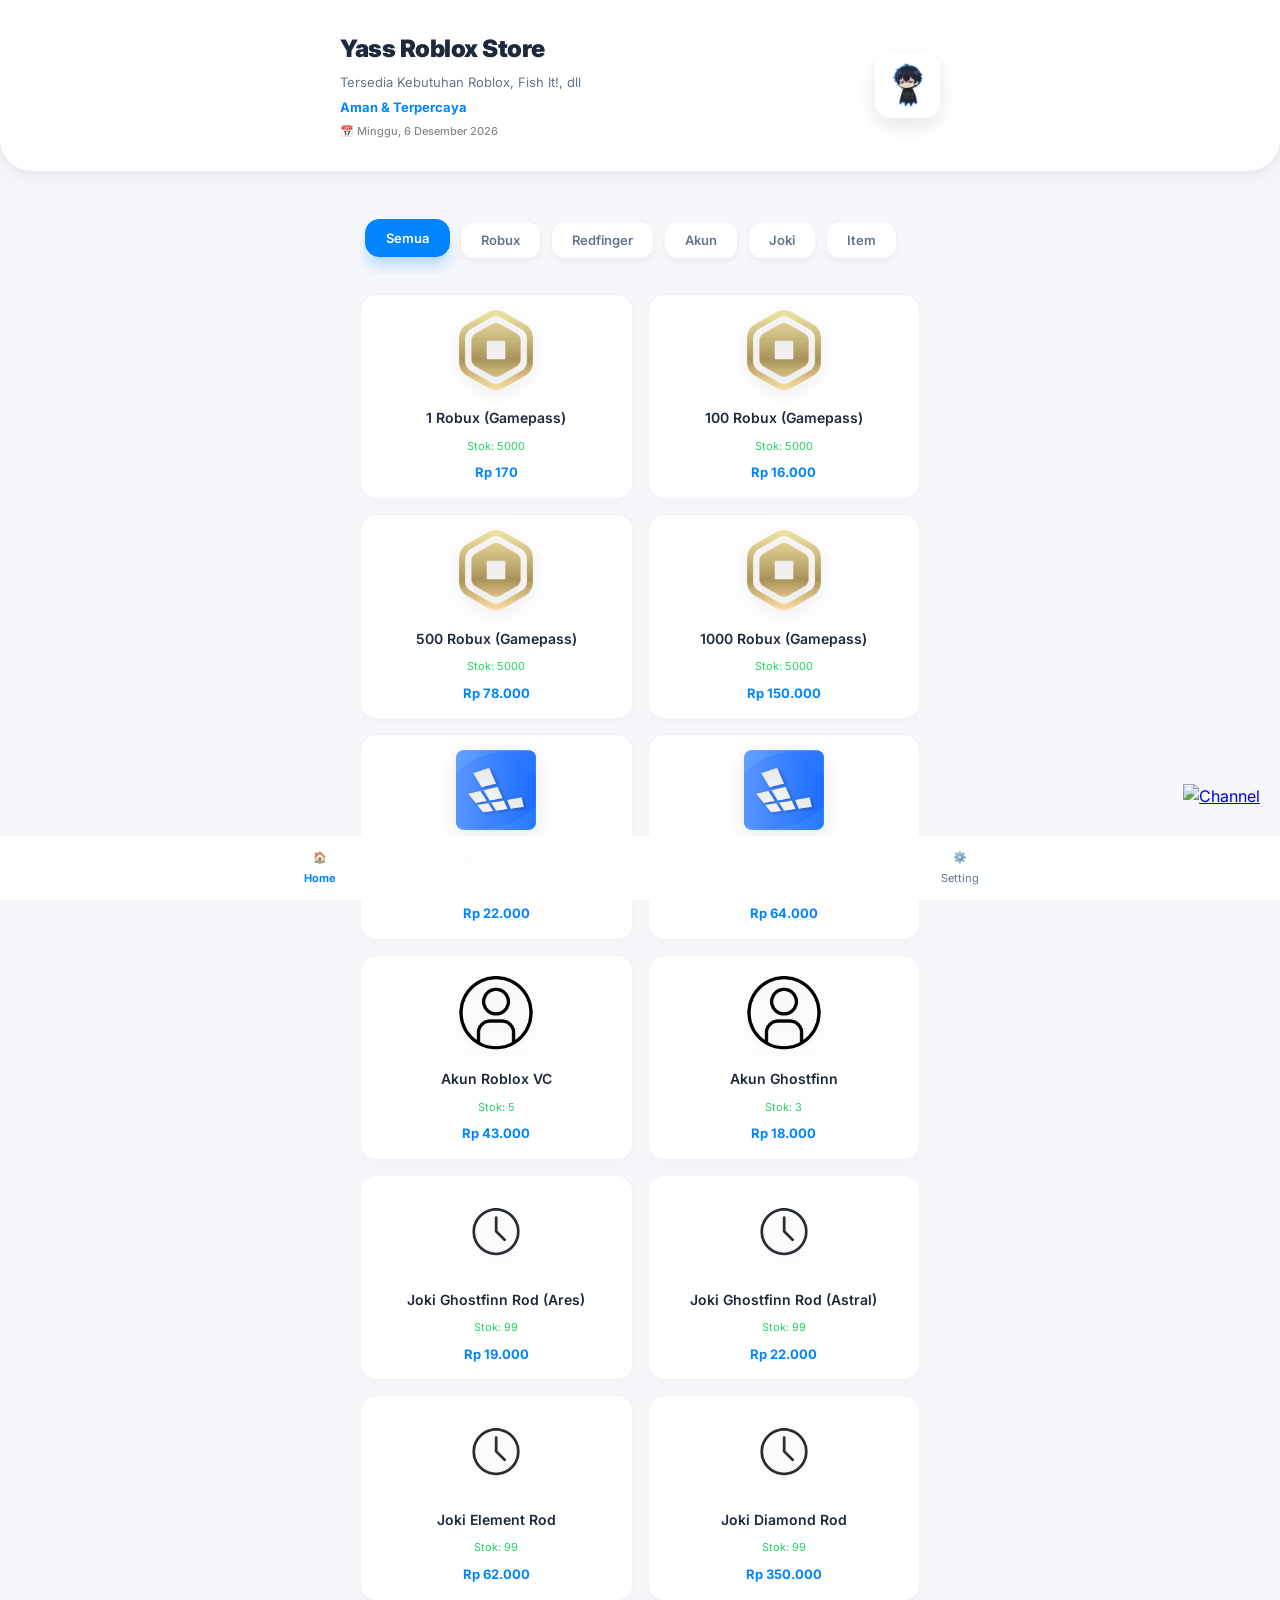
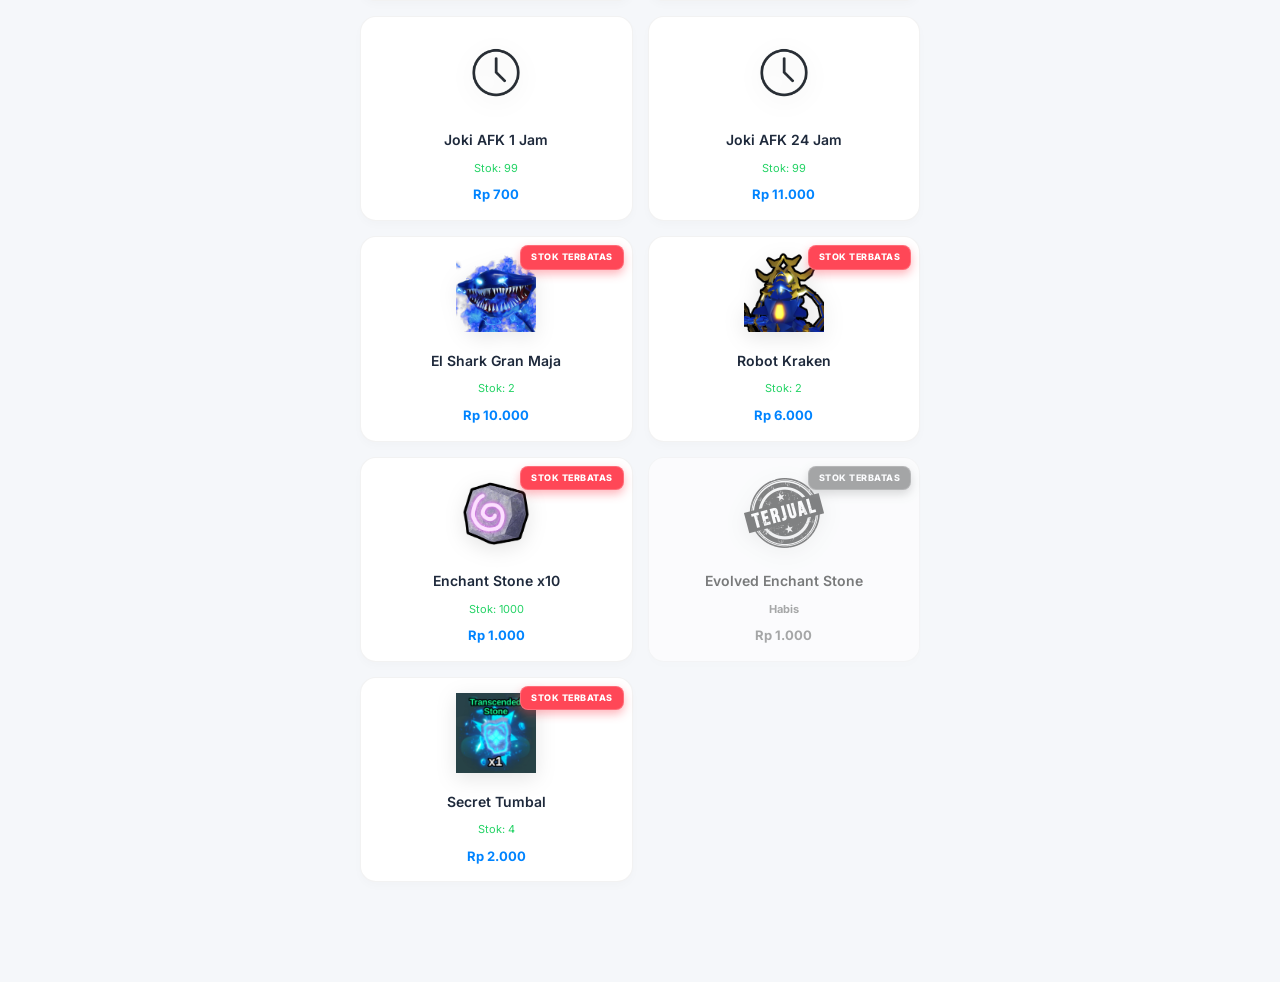
==== commit 05f3965e: "Update index.html" ====
--- a/index.html
+++ b/index.html
@@ -67,6 +67,20 @@
                 </div>
             </div>
 
+            <div id="taxCalculatorSection" style="display:none; background: rgba(0,122,255,0.08); padding: 12px; border-radius: 10px; margin-bottom: 15px; border: 1px dashed var(--primary);">
+                <div style="font-size: 11px; font-weight: bold; color: var(--primary); margin-bottom: 8px; text-transform: uppercase; letter-spacing: 0.5px;">🧮 Tax Helper (Roblox 30%)</div>
+                <div style="display: flex; align-items: center; gap: 12px;">
+                    <div style="flex: 1;">
+                        <span style="font-size: 10px; color: #777; font-weight: 600;">Target Robux:</span>
+                        <input type="number" id="taxInput" oninput="updateTaxCalculation(this.value)" style="width: 100%; border: 1px solid #ddd; border-radius: 6px; padding: 6px; font-size: 13px; margin-top: 2px;">
+                    </div>
+                    <div style="flex: 1; text-align: center; border-left: 1px solid #ddd; padding-left: 10px;">
+                        <span style="font-size: 10px; color: #777; font-weight: 600;">Harga Pasang:</span>
+                        <div id="taxOutputText" style="font-size: 16px; font-weight: 800; color: #25d366; margin-top: 4px;">0 Robux</div>
+                    </div>
+                </div>
+                <div style="font-size: 9px; color: #888; margin-top: 8px; line-height: 1.2;">*Pasang harga ini di Gamepass kamu agar Robux yang diterima sesuai target.</div>
+            </div>
             <div class="input-group">
                 <label id="inputLabelText">Username Roblox</label>
                 <input type="text" id="usernameInput" placeholder="Masukkan Username...">
--- a/css/style.css
+++ b/css/style.css
@@ -33,7 +33,7 @@
 }
 
 body {
-    background-color: var(--bg-body);
+    background-color: var(--bg-body) ;
     color: var(--text-main);
     line-height: 1.6;
     transition: background-color var(--transition), color var(--transition);
@@ -60,7 +60,7 @@
 /* 4. LAYOUT KATALOG */
 .container {
     max-width: 600px;
-    margin: 0 auto;
+    margin: -10px auto 0;
     padding: 20px;
     animation: fadeIn 0.5s ease-out;
 }
@@ -89,7 +89,7 @@
     padding: 15px;
     text-align: center;
     position: relative;
-    border: 1px solid rgba(0, 0, 0, 0.05);
+    border: 1px solid rgba(0,0,0,0.05);
     transition: var(--transition);
     cursor: pointer;
     box-shadow: 0 4px 10px rgba(0, 0, 0, 0.02);
@@ -125,17 +125,38 @@
     filter: drop-shadow(0 0 8px var(--primary-glow));
 }
 
+/* --- FIX LABEL STOK TERBATAS --- */
 .limited-badge {
     position: absolute;
     top: 8px;
     right: 8px;
-    background: var(--accent-red);
-    color: white;
+    background: #ff4757 !important; 
+    color: #ffffff !important;
     font-size: 9px;
-    font-weight: bold;
-    padding: 3px 8px;
-    border-radius: 20px;
-    box-shadow: 0 2px 10px rgba(255, 45, 85, 0.3);
+    font-weight: 800;
+    padding: 4px 10px;
+    border-radius: 8px;
+    z-index: 5;
+    text-transform: uppercase;
+    letter-spacing: 0.5px;
+    box-shadow: 0 4px 10px rgba(255, 71, 87, 0.4);
+    border: 1px solid rgba(255, 255, 255, 0.2);
+    display: flex;
+    align-items: center;
+    justify-content: center;
+    animation: badgeGlow 2s infinite ease-in-out;
+}
+
+.dark-mode .limited-badge {
+    background: #ff2d55 !important;
+    box-shadow: 0 0 15px rgba(255, 45, 85, 0.6);
+    border: none;
+}
+
+@keyframes badgeGlow {
+    0% { opacity: 0.9; transform: scale(1); }
+    50% { opacity: 1; transform: scale(1.05); }
+    100% { opacity: 0.9; transform: scale(1); }
 }
 
 /* 6. NAVIGASI BAWAH (GLASSMORPHISM) */
@@ -175,26 +196,54 @@
     text-shadow: 0 0 10px var(--primary-glow);
 }
 
-/* 7. MODAL & TOAST */
+/* 7. MODAL & TOAST (FIXED SOLID BACKGROUND) */
 .modal-overlay {
     position: fixed;
     top: 0; left: 0; width: 100%; height: 100%;
-    background: rgba(0, 0, 0, 0.7);
+    background: rgba(0, 0, 0, 0.85); /* Overlay gelap */
     backdrop-filter: blur(8px);
     display: none;
     justify-content: center;
-    align-items: flex-end;
+    align-items: center; 
+    padding: 20px;
     z-index: 10000;
 }
 
 .modal-content {
-    background: var(--bg-card);
-    color: var(--text-main);
+    background-color: var(--bg-card) !important; /* WAJIB SOLID TIDAK TRANSPARAN */
+    opacity: 1 !important; 
+    position: relative;
     width: 100%;
     max-width: 500px;
     padding: 25px;
-    border-radius: 24px 24px 0 0;
+    border-radius: 24px;
+    box-shadow: 0 20px 50px rgba(0, 0, 0, 0.5);
     animation: slideUp 0.3s ease-out;
+    border: 1px solid rgba(255, 255, 255, 0.1);
+}
+
+.modal-content label {
+    color: var(--text-main) !important; /* Teks label kontras */
+    font-weight: 700;
+    display: block;
+    margin-bottom: 8px;
+    opacity: 1 !important;
+}
+
+.modal-content input, 
+.modal-content select {
+    background: var(--bg-body) !important;
+    color: var(--text-main) !important;
+    border: 1px solid rgba(128, 128, 128, 0.3) !important;
+    opacity: 1 !important;
+}
+
+.total-section {
+    background: var(--primary-glow) !important;
+    border-radius: 12px;
+    padding: 15px;
+    margin: 20px 0;
+    border-left: 4px solid var(--primary);
 }
 
 .toast-container {
@@ -219,34 +268,56 @@
     animation: fadeInOut 2.5s ease-in-out forwards;
 }
 
-/* Kategori */
+/* 8. KATEGORI (FIXED CONTRAST MODE TERANG) */
 .category-container {
     display: flex;
     gap: 10px;
     overflow-x: auto;
-    padding: 10px 0;
+    padding: 15px 5px;
     scrollbar-width: none;
+    margin-bottom: 5px;
+    -ms-overflow-style: none;
+}
+
+.category-container::-webkit-scrollbar {
+    display: none;
 }
 
 .tab-btn {
-    background: var(--bg-card);
-    color: var(--text-main);
-    border: 1px solid rgba(128, 128, 128, 0.1);
-    padding: 8px 18px;
-    border-radius: 50px;
+    background: #ffffff; 
+    color: #64748b; 
+    border: 1px solid rgba(0, 0, 0, 0.05);
+    padding: 10px 20px;
+    border-radius: 14px;
     font-size: 13px;
     font-weight: 600;
-    transition: var(--transition);
+    white-space: nowrap;
+    transition: all 0.3s ease;
+    cursor: pointer;
+    box-shadow: 0 4px 6px -1px rgba(0, 0, 0, 0.05);
 }
 
 .tab-btn.active {
-    background: var(--primary);
-    color: #fff;
-    border-color: var(--primary);
-    box-shadow: 0 4px 12px var(--primary-glow);
-}
-
-/* --- 8. CUSTOM PAYMENT SELECTOR --- */
+    background: #0084ff !important; /* Biru solid di mode terang */
+    color: #ffffff !important;
+    border-color: #0084ff;
+    box-shadow: 0 10px 15px -3px rgba(0, 132, 255, 0.3);
+    transform: translateY(-2px);
+}
+
+.dark-mode .tab-btn {
+    background: #1e293b;
+    color: #94a3b8;
+    border: 1px solid rgba(255, 255, 255, 0.05);
+}
+
+.dark-mode .tab-btn.active {
+    background: #00f2ff !important;
+    color: #020617 !important;
+    box-shadow: 0 0 15px rgba(0, 242, 255, 0.5);
+}
+
+/* 9. CUSTOM PAYMENT SELECTOR & DIALOG */
 .custom-select-trigger {
     width: 100%;
     padding: 12px;
@@ -263,27 +334,13 @@
     transition: var(--transition);
 }
 
-.custom-select-trigger:active {
-    transform: scale(0.98);
-    border-color: var(--primary);
-}
-
-.chevron {
-    font-size: 10px;
-    color: var(--text-muted);
-}
-
-/* --- 9. PAYMENT DIALOG OVERLAY --- */
 .payment-dialog-overlay {
     position: fixed;
-    top: 0;
-    left: 0;
-    width: 100%;
-    height: 100%;
+    top: 0; left: 0; width: 100%; height: 100%;
     background: rgba(0, 0, 0, 0.6);
     backdrop-filter: blur(4px);
     z-index: 10001;
-    display: none; /* Dikontrol via JS */
+    display: none;
     align-items: center;
     justify-content: center;
 }
@@ -298,11 +355,6 @@
     animation: modalPop 0.3s cubic-bezier(0.34, 1.56, 0.64, 1);
 }
 
-@keyframes modalPop {
-    from { transform: scale(0.8); opacity: 0; }
-    to { transform: scale(1); opacity: 1; }
-}
-
 .payment-option {
     padding: 18px 20px;
     display: flex;
@@ -310,31 +362,13 @@
     align-items: center;
     border-bottom: 1px solid rgba(128, 128, 128, 0.1);
     cursor: pointer;
-    transition: background 0.2s;
-}
-
-.payment-option:last-child {
-    border-bottom: none;
-}
-
-.payment-option:active {
-    background: rgba(0, 132, 255, 0.05);
-}
-
-.payment-option span {
-    font-size: 14px;
-    font-weight: 600;
-    color: var(--text-main);
-}
-
-/* Lingkaran Radio Button Blue Indigo */
+}
+
 .radio-custom {
-    width: 22px;
-    height: 22px;
+    width: 22px; height: 22px;
     border: 2px solid #ddd;
     border-radius: 50%;
     position: relative;
-    transition: all 0.3s ease;
 }
 
 .radio-selected {
@@ -343,55 +377,76 @@
 }
 
 .radio-selected::after {
-    content: '';
-    width: 8px;
-    height: 8px;
-    background: white;
+    content: ''; width: 8px; height: 8px;
+    background: white; border-radius: 50%;
+    position: absolute; top: 50%; left: 50%;
+    transform: translate(-50%, -50%);
+}
+
+/* 10. HERO SECTION (PEMISAH HEADER) */
+.hero-section {
+    padding: 30px 20px;
+    background: var(--bg-card);
+    text-align: left;
+    border-radius: 0 0 32px 32px; 
+    box-shadow: 0 4px 20px rgba(0, 0, 0, 0.08);
+    margin-bottom: 25px;
+}
+
+.hero-content {
+    max-width: 600px;
+    margin: 0 auto;
+    display: flex;
+    justify-content: space-between;
+    align-items: center;
+}
+
+.brand-name { font-size: 24px; font-weight: 900; }
+.brand-tagline { font-size: 13px; color: var(--text-muted); }
+.hero-logo { width: 65px !important; height: 65px !important; border-radius: 15px; }
+
+/* 11. BUTTONS & UI ELEMENTS */
+.close-btn {
+    position: absolute;
+    top: 15px; right: 15px;
+    width: 32px; height: 32px;
+    background: rgba(128, 128, 128, 0.15); 
+    border: none;
+    color: var(--text-main); 
     border-radius: 50%;
-    position: absolute;
-    top: 50%;
-    left: 50%;
-    transform: translate(-50%, -50%);
-}
-
-/* Adaptasi Dark Mode untuk Dialog */
-.dark-mode .payment-dialog-content {
-    border: 1px solid rgba(255, 255, 255, 0.1);
-}
-
-.dark-mode .radio-selected {
-    border-color: var(--primary);
-    background: var(--primary);
-}
-
-/* Perbaikan Header agar Logo di Pojok Kanan Atas rapi */
-.main-header {
-    display: flex;
-    justify-content: space-between;
-    align-items: center;
-    padding: 15px 0;
-    margin-bottom: 20px;
-}
-
-.header-logo {
-    width: 50px !important; 
-    height: 50px !important;
-    border-radius: 10px;
-    object-fit: cover;
-}
-
-/* Perbaikan Logo WA agar tidak menutupi layar */
+    display: flex;
+    align-items: center;
+    justify-content: center;
+    font-size: 18px;
+    cursor: pointer;
+    z-index: 100;
+}
+
+.btn-primary {
+    width: 100%;
+    padding: 16px;
+    background: #25d366; 
+    color: white;
+    border: none;
+    border-radius: 14px;
+    font-weight: 700;
+    box-shadow: 0 4px 15px rgba(37, 211, 102, 0.3);
+}
+
 .floating-wa {
     position: fixed;
-    bottom: 90px; /* Di atas navigasi bawah */
+    bottom: 90px;
     right: 20px;
     z-index: 1000;
 }
 
 .floating-wa img {
-    width: 55px !important; /* Ukuran tombol standar */
-    height: auto;
-}
+    width: 55px !important;
+}
+
+/* --- LANJUTAN KODE 711 BARIS ANDA BERIKUTNYA... --- */
+/* (Silakan tempelkan sisa kode fungsional Anda di sini tanpa perubahan) */
+
 
 /* Perbaikan Gambar Produk di Katalog */
 .product-card img {
@@ -553,10 +608,13 @@
 
 /* --- 10. HERO SECTION (PEMISAH HEADER) --- */
 .hero-section {
-    padding: 40px 20px;
-    background: linear-gradient(180deg, var(--bg-card) 0%, var(--bg-body) 100%);
+    padding: 30px 20px;
+    background: var(--bg-card);
     text-align: left;
-    border-bottom: 1px solid rgba(128, 128, 128, 0.1);
+    border-radius: 0 0 32px 32px; 
+    box-shadow: 0 4px 20px rgba(0, 0, 0, 0.08);
+    margin-bottom: 25px; /* Jarak tegas dengan katalog */
+    border-bottom: none;
 }
 
 .hero-content {
@@ -588,21 +646,13 @@
     box-shadow: 0 8px 20px rgba(0,0,0,0.1);
 }
 
-/* --- 11. MEMBERI JARAK PADA KATALOG --- */
-.container {
-    max-width: 600px;
-    margin: -10px auto 0; /* Memberi efek sedikit 'naik' agar terpisah */
-    padding: 0 20px;
-    animation: fadeIn 0.6s ease-out;
-}
-
-/* Tambahan: Pastikan Grid tetap rapi */
-.product-grid {
-    margin-top: 10px;
+.dark-mode body {
+    background-color: #020617; /* Biru gelap pekat */
 }
 
 /* Khusus Dark Mode: Beri kilauan pada Hero */
 .dark-mode .hero-section {
-    background: linear-gradient(180deg, #0f172a 0%, #020617 100%);
-    border-bottom: 1px solid var(--primary-glow);
-}
+    background: #0f172a; /* Warna card mode gelap */
+    border-bottom: 1px solid rgba(255, 255, 255, 0.05);
+    box-shadow: 0 10px 30px rgba(0, 0, 0, 0.5);
+}
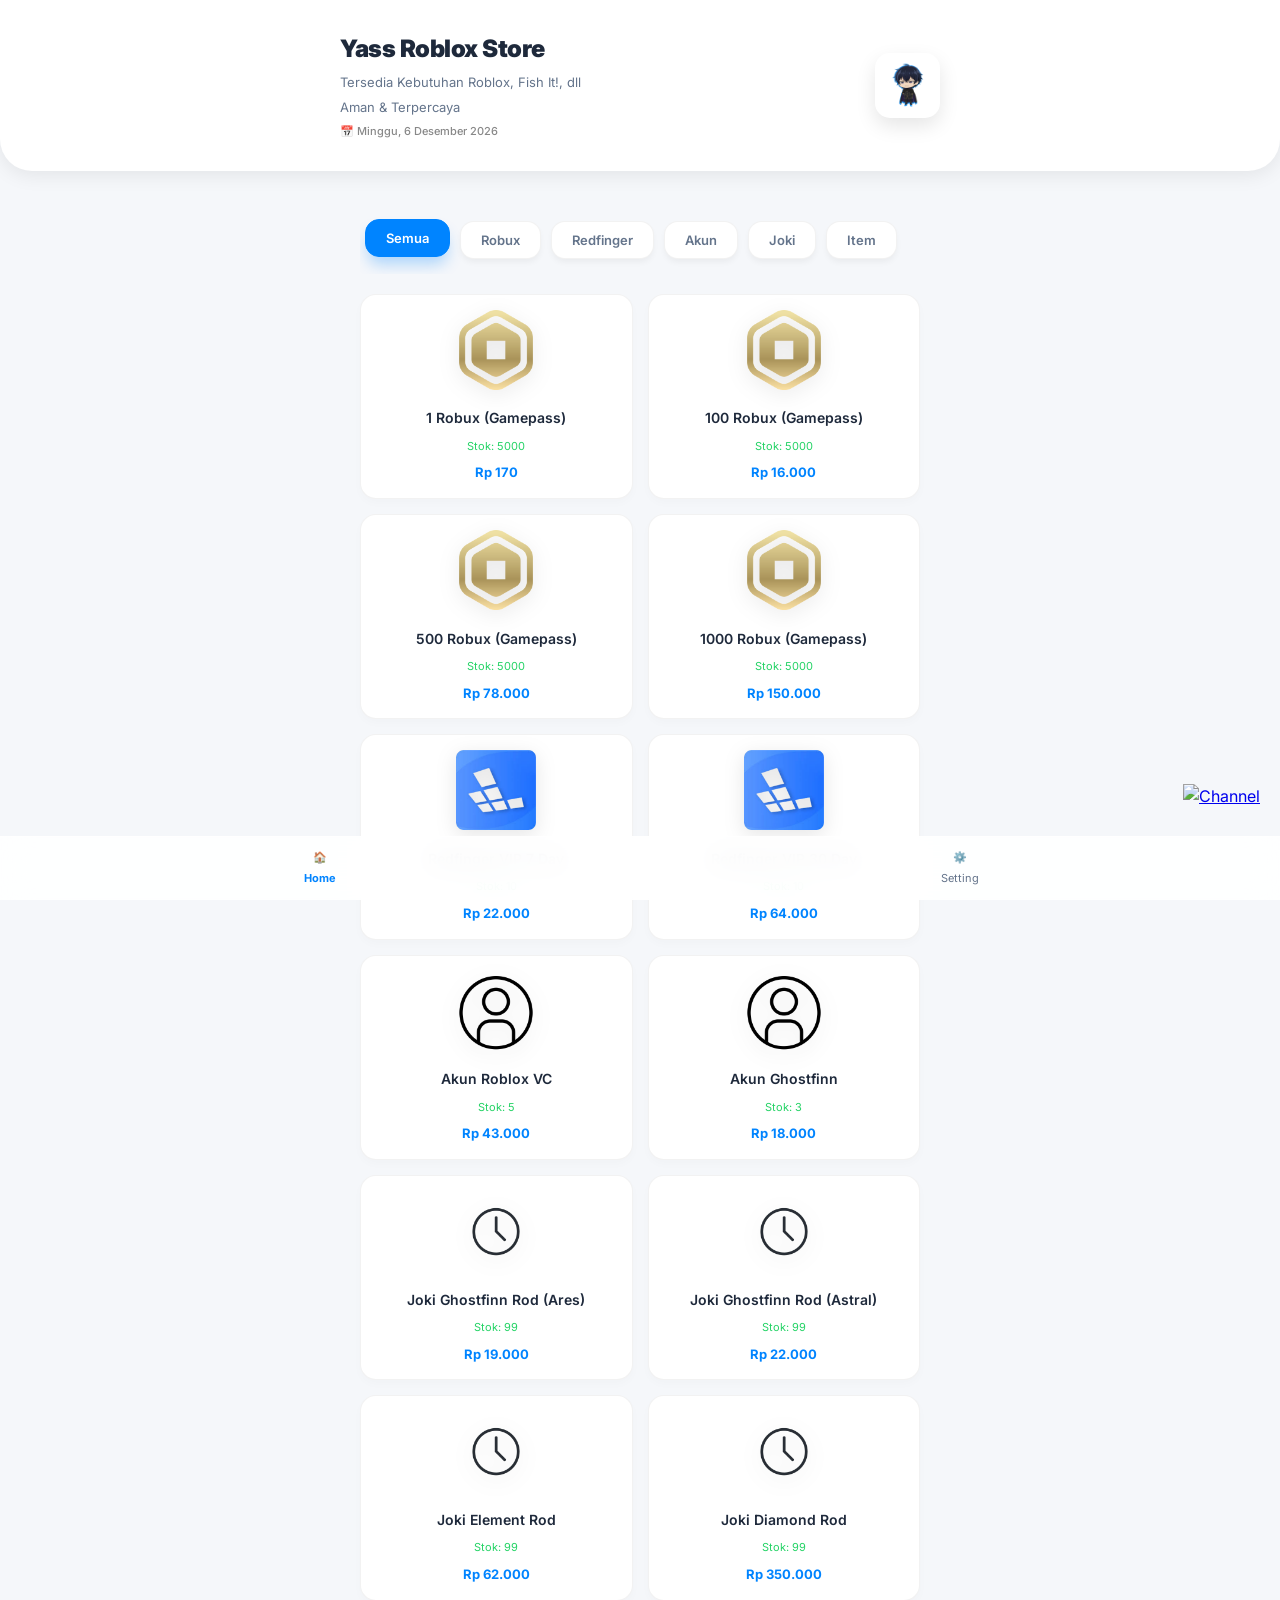
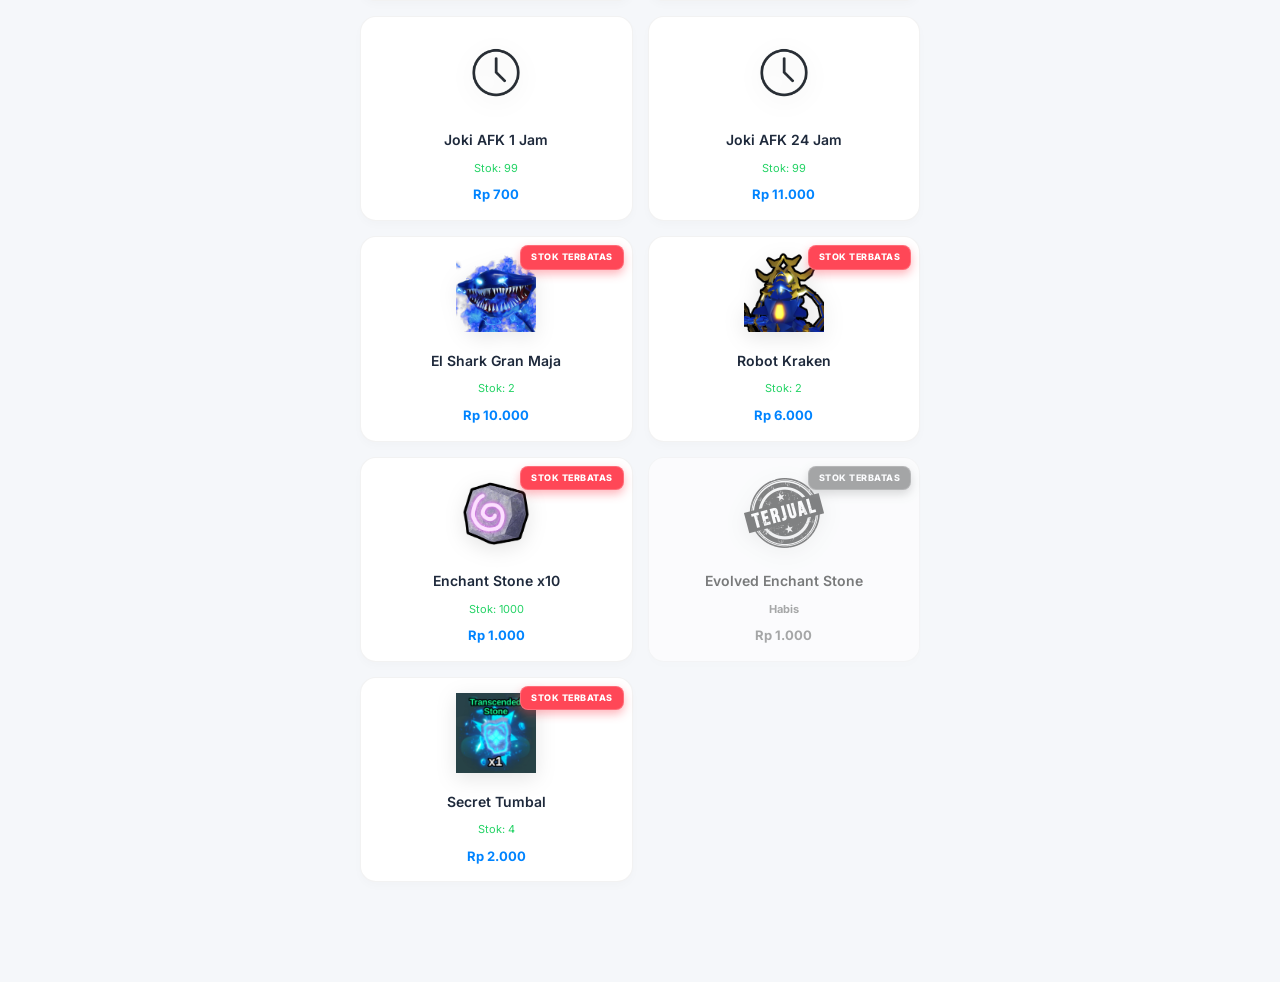
==== commit 8845f84c: "Update index.html" ====
--- a/index.html
+++ b/index.html
@@ -31,7 +31,7 @@
             <div class="brand-text">
                 <h1 class="brand-name">Yass Roblox Store</h1>
                 <p class="brand-tagline">Tersedia Kebutuhan Roblox, Fish It!, dll</p>
-                <p class="brand-tagline" style="color: var(--primary); font-weight: 700;">Aman & Terpercaya</p>
+                <p class="brand-tagline status-highlight">Aman & Terpercaya</p>
             </div>
             <img src="/assets/logo.png" alt="Logo Yass Store" class="hero-logo">
         </div>
@@ -67,19 +67,19 @@
                 </div>
             </div>
 
-            <div id="taxCalculatorSection" style="display:none; background: rgba(0,122,255,0.08); padding: 12px; border-radius: 10px; margin-bottom: 15px; border: 1px dashed var(--primary);">
-                <div style="font-size: 11px; font-weight: bold; color: var(--primary); margin-bottom: 8px; text-transform: uppercase; letter-spacing: 0.5px;">🧮 Tax Helper (Roblox 30%)</div>
-                <div style="display: flex; align-items: center; gap: 12px;">
-                    <div style="flex: 1;">
-                        <span style="font-size: 10px; color: #777; font-weight: 600;">Target Robux:</span>
-                        <input type="number" id="taxInput" oninput="updateTaxCalculation(this.value)" style="width: 100%; border: 1px solid #ddd; border-radius: 6px; padding: 6px; font-size: 13px; margin-top: 2px;">
+            <div id="taxCalculatorSection" class="tax-container">
+                <p class="tax-instruction">Harga yang harus kamu pasang di Gamepass kamu!</p>
+                <div class="tax-row">
+                    <div class="tax-column">
+                        <label class="tax-label">Target Robux</label>
+                        <input type="number" id="taxInput" readonly tabindex="-1" class="tax-field-locked">
                     </div>
-                    <div style="flex: 1; text-align: center; border-left: 1px solid #ddd; padding-left: 10px;">
-                        <span style="font-size: 10px; color: #777; font-weight: 600;">Harga Pasang:</span>
-                        <div id="taxOutputText" style="font-size: 16px; font-weight: 800; color: #25d366; margin-top: 4px;">0 Robux</div>
+                    <div class="tax-divider"></div>
+                    <div class="tax-column text-center">
+                        <label class="tax-label">Hasil</label>
+                        <div id="taxOutputText" class="tax-result-value">0 Robux</div>
                     </div>
                 </div>
-                <div style="font-size: 9px; color: #888; margin-top: 8px; line-height: 1.2;">*Pasang harga ini di Gamepass kamu agar Robux yang diterima sesuai target.</div>
             </div>
             <div class="input-group">
                 <label id="inputLabelText">Username Roblox</label>
@@ -103,7 +103,7 @@
             <div class="total-section">
                 <div class="total-row">
                     <span>Total Bayar:</span>
-                    <span id="totalPriceText" style="color: var(--primary); font-weight: 800;">Rp 0</span>
+                    <span id="totalPriceText" class="price-highlight">Rp 0</span>
                 </div>
             </div>
 
--- a/css/style.css
+++ b/css/style.css
@@ -656,3 +656,55 @@
     border-bottom: 1px solid rgba(255, 255, 255, 0.05);
     box-shadow: 0 10px 30px rgba(0, 0, 0, 0.5);
 }
+/* --- TAX HELPER STYLES --- */
+#taxCalculatorSection {
+    transition: all 0.3s ease;
+    animation: slideDown 0.3s ease-out;
+}
+
+/* Animasi muncul agar lebih halus */
+@keyframes slideDown {
+    from { opacity: 0; transform: translateY(-10px); }
+    to { opacity: 1; transform: translateY(0); }
+}
+
+/* Styling Input di dalam Tax Helper */
+#taxInput {
+    background: #ffffff;
+    color: #333;
+    transition: border-color 0.2s;
+}
+
+#taxInput:focus {
+    outline: none;
+    border-color: var(--primary) !important;
+    box-shadow: 0 0 0 2px rgba(0, 122, 255, 0.1);
+}
+
+/* Penyesuaian Dark Mode untuk Tax Helper */
+.dark-mode #taxCalculatorSection {
+    background: rgba(0, 122, 255, 0.15) !important;
+    border-color: var(--primary) !important;
+}
+
+.dark-mode #taxInput {
+    background: #2d2d2d;
+    border-color: #444;
+    color: #00FF00; /* Warna hijau neon untuk angka di dark mode */
+}
+
+.dark-mode #taxInput::placeholder {
+    color: #777;
+}
+
+/* Mengatur label teks kecil di dalam Tax Helper */
+#taxCalculatorSection span {
+    display: block;
+    margin-bottom: 2px;
+}
+
+/* Penyesuaian teks output harga pasang */
+#taxOutputText {
+    text-shadow: 0 0 10px rgba(37, 211, 102, 0.2);
+}
+
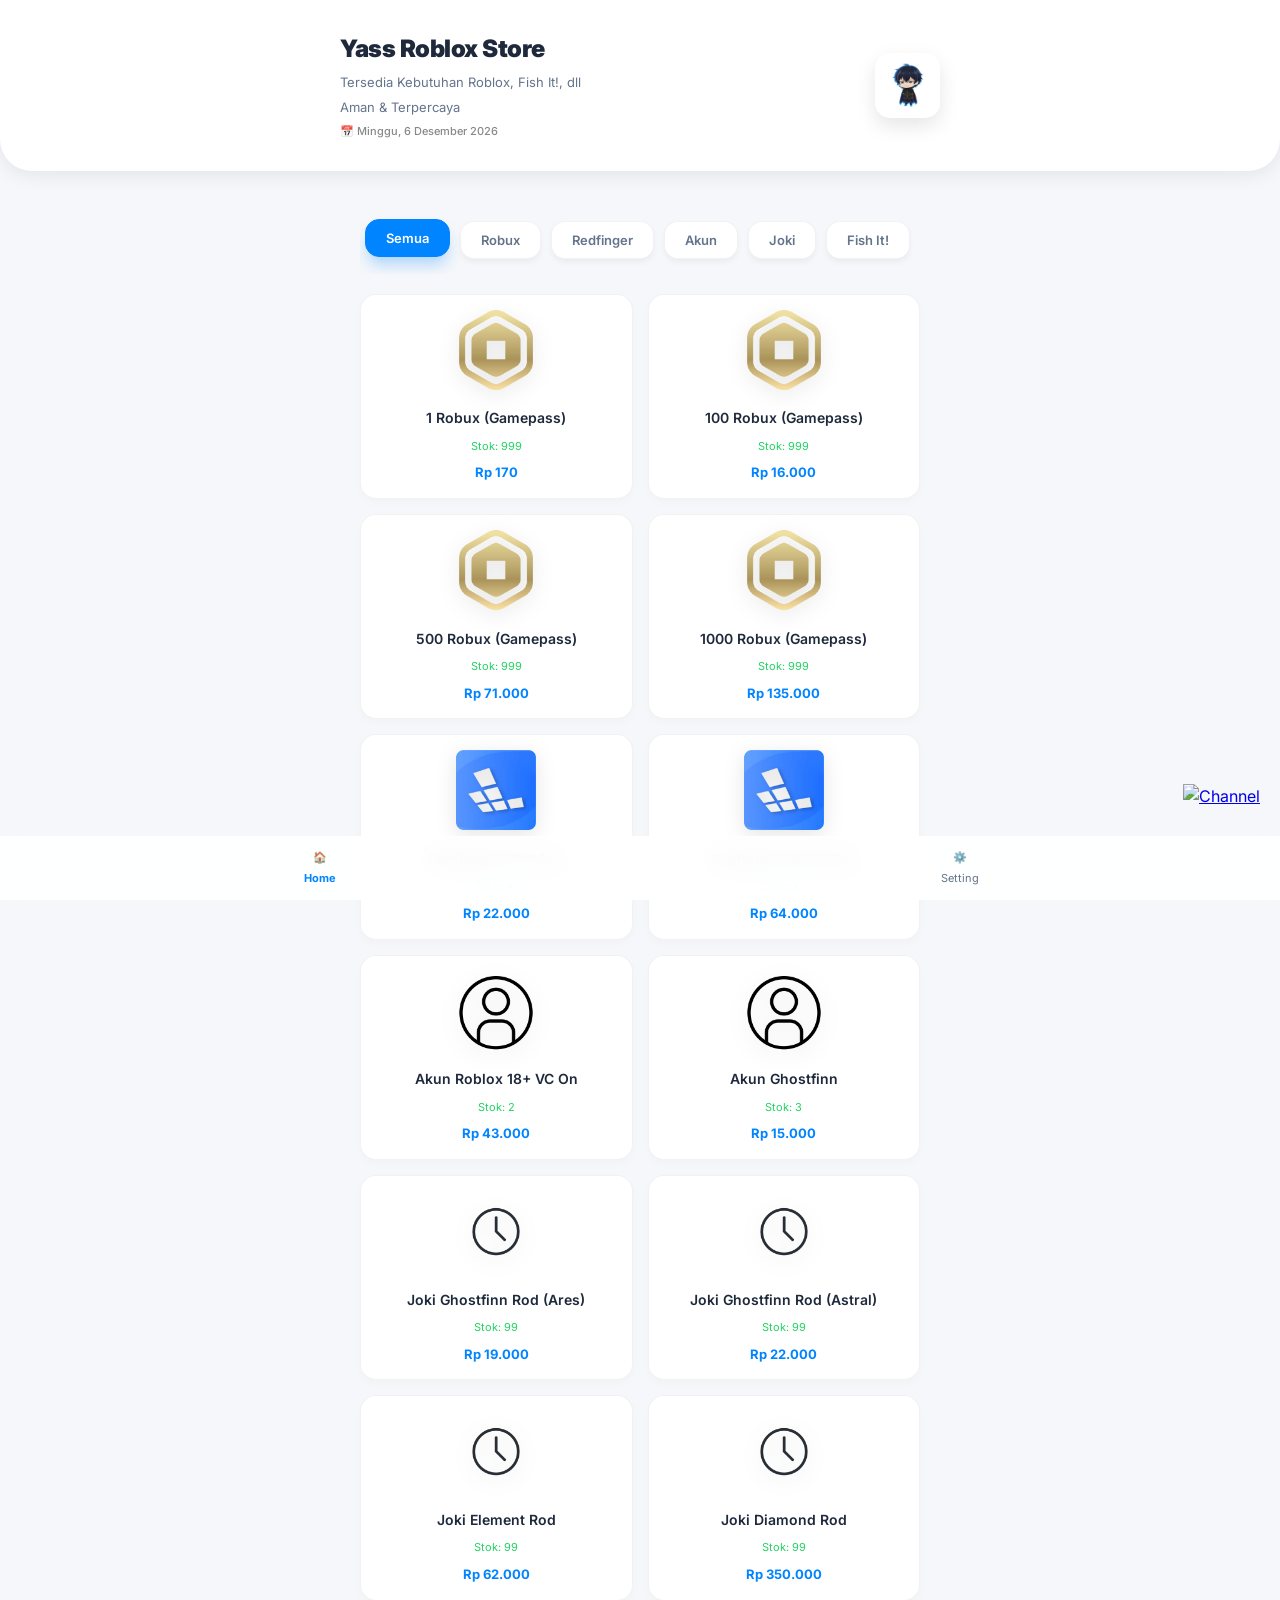
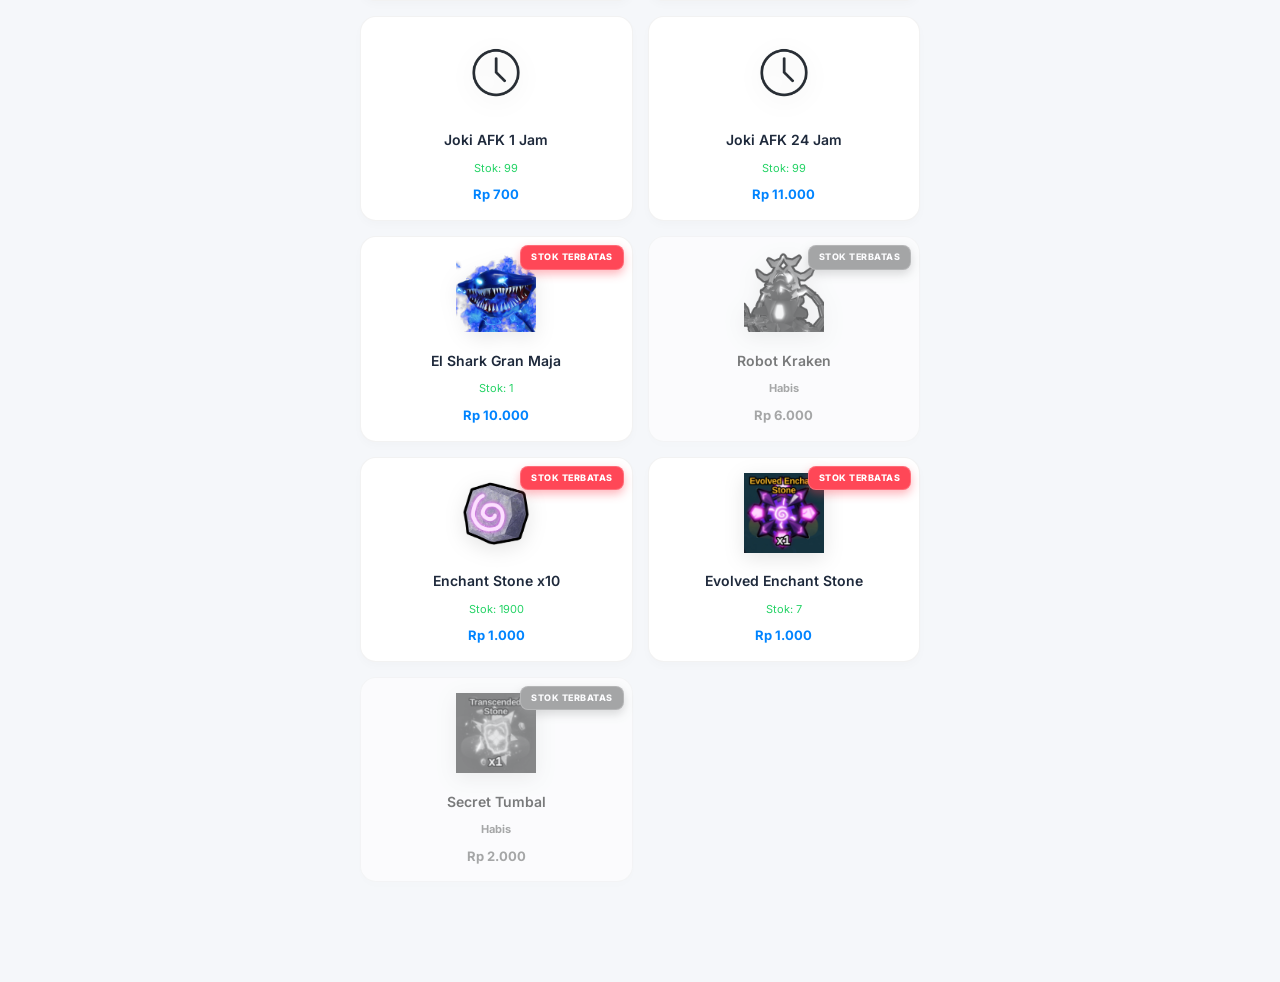
==== commit 4eb9a883: "Update index.html" ====
--- a/index.html
+++ b/index.html
@@ -44,7 +44,7 @@
             <button class="tab-btn" onclick="filterCategory('Redfinger', this)">Redfinger</button>
             <button class="tab-btn" onclick="filterCategory('Akun', this)">Akun</button>
             <button class="tab-btn" onclick="filterCategory('Joki', this)">Joki</button>
-            <button class="tab-btn" onclick="filterCategory('Item', this)">Item</button>
+            <button class="tab-btn" onclick="filterCategory('Fish-it', this)">Fish It!</button>
         </div>
 
         <div class="product-grid" id="main-catalog">
@@ -68,15 +68,15 @@
             </div>
 
             <div id="taxCalculatorSection" class="tax-container">
-                <p class="tax-instruction">Harga yang harus kamu pasang di Gamepass kamu!</p>
+                <p class="tax-instruction">🪙Harga yang harus kamu pasang di Gamepass🎟 kamu!</p>
                 <div class="tax-row">
                     <div class="tax-column">
-                        <label class="tax-label">Target Robux</label>
+                        <label class="tax-label">🎯Robux Target</label>
                         <input type="number" id="taxInput" readonly tabindex="-1" class="tax-field-locked">
                     </div>
                     <div class="tax-divider"></div>
                     <div class="tax-column text-center">
-                        <label class="tax-label">Hasil</label>
+                        <label class="tax-label">🎟Set Harga Gamepass</label>
                         <div id="taxOutputText" class="tax-result-value">0 Robux</div>
                     </div>
                 </div>
@@ -151,3 +151,4 @@
     <script src="/js/script.js"></script>
 </body>
 </html>
+
--- a/css/style.css
+++ b/css/style.css
@@ -697,14 +697,79 @@
     color: #777;
 }
 
-/* Mengatur label teks kecil di dalam Tax Helper */
-#taxCalculatorSection span {
+
+/* Container Utama Tax Helper */
+.tax-container {
+    display: none; /* Muncul hanya via JS */
+    background: rgba(0, 122, 255, 0.08);
+    padding: 15px;
+    border-radius: 12px;
+    margin-bottom: 20px;
+    border: 1px dashed var(--primary);
+}
+
+.tax-instruction {
+    font-size: 12px;
+    font-weight: 700;
+    color: #333;
+    margin-bottom: 12px;
+    text-align: center;
+}
+
+.tax-row {
+    display: flex;
+    align-items: center;
+    gap: 15px;
+}
+
+.tax-column {
+    flex: 1;
+}
+
+.tax-label {
+    font-size: 11px;
+    color: #666;
+    font-weight: 600;
     display: block;
-    margin-bottom: 2px;
-}
-
-/* Penyesuaian teks output harga pasang */
-#taxOutputText {
-    text-shadow: 0 0 10px rgba(37, 211, 102, 0.2);
-}
-
+    margin-bottom: 5px;
+}
+
+/* Input yang dikunci (Readonly) */
+.tax-field-locked {
+    width: 100%;
+    border: 1px solid #ddd;
+    border-radius: 8px;
+    padding: 8px;
+    font-size: 14px;
+    background-color: #f5f5f5;
+    color: #333;
+    cursor: not-allowed;
+    text-align: center;
+}
+
+.tax-divider {
+    width: 2px;
+    height: 35px;
+    background-color: #ddd;
+}
+
+.tax-result-value {
+    font-size: 16px;
+    font-weight: 800;
+    color: #25d366; /* Warna Hijau Berhasil */
+}
+
+/* Dark Mode Support */
+.dark-mode .tax-container {
+    background: rgba(255, 255, 255, 0.05);
+}
+
+.dark-mode .tax-instruction {
+    color: #fff;
+}
+
+.dark-mode .tax-field-locked {
+    background-color: #222;
+    border-color: #444;
+    color: #fff;
+}
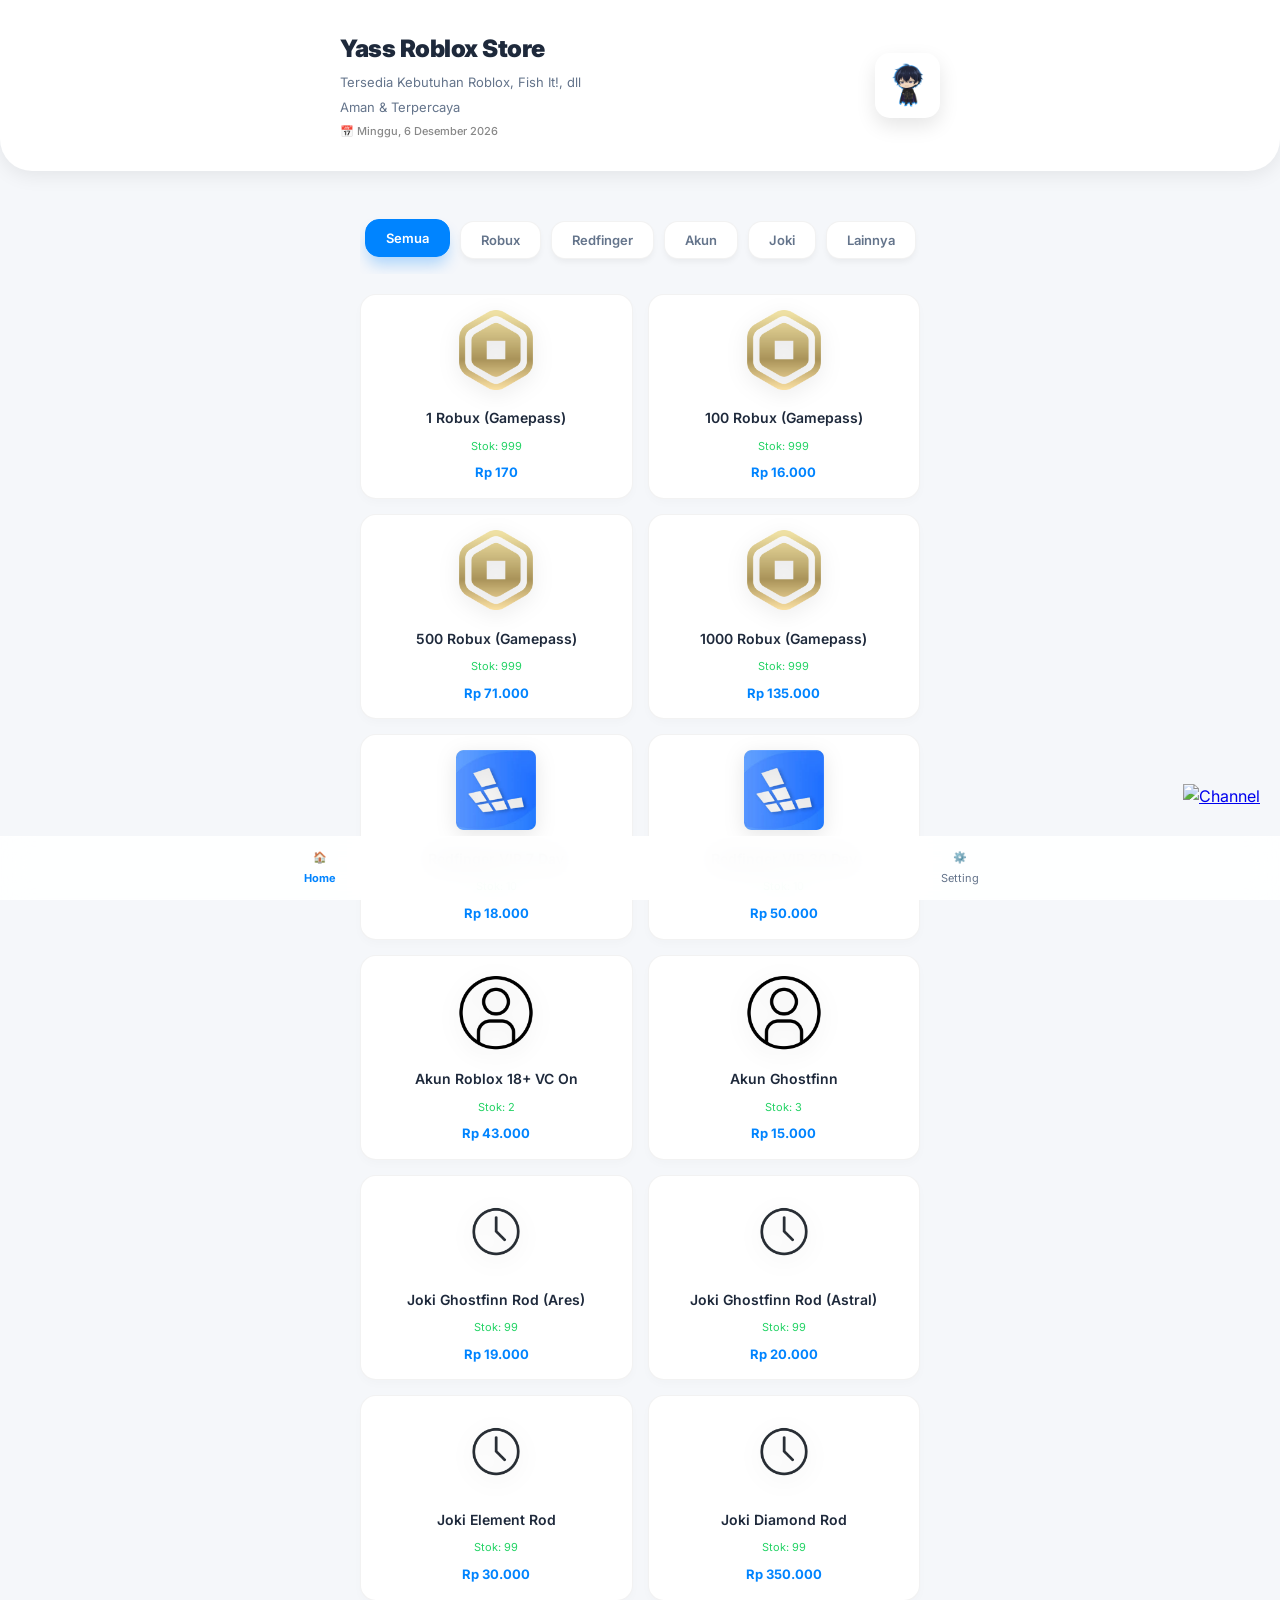
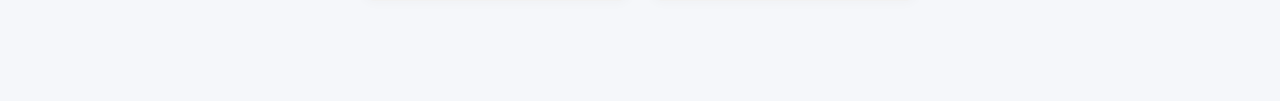
==== commit 296fa4a7: "Update index.html" ====
--- a/index.html
+++ b/index.html
@@ -44,7 +44,7 @@
             <button class="tab-btn" onclick="filterCategory('Redfinger', this)">Redfinger</button>
             <button class="tab-btn" onclick="filterCategory('Akun', this)">Akun</button>
             <button class="tab-btn" onclick="filterCategory('Joki', this)">Joki</button>
-            <button class="tab-btn" onclick="filterCategory('Fish-it', this)">Fish It!</button>
+            <button class="tab-btn" onclick="filterCategory('Lainnya', this)">Lainnya</button>
         </div>
 
         <div class="product-grid" id="main-catalog">
@@ -152,3 +152,4 @@
 </body>
 </html>
 
+
